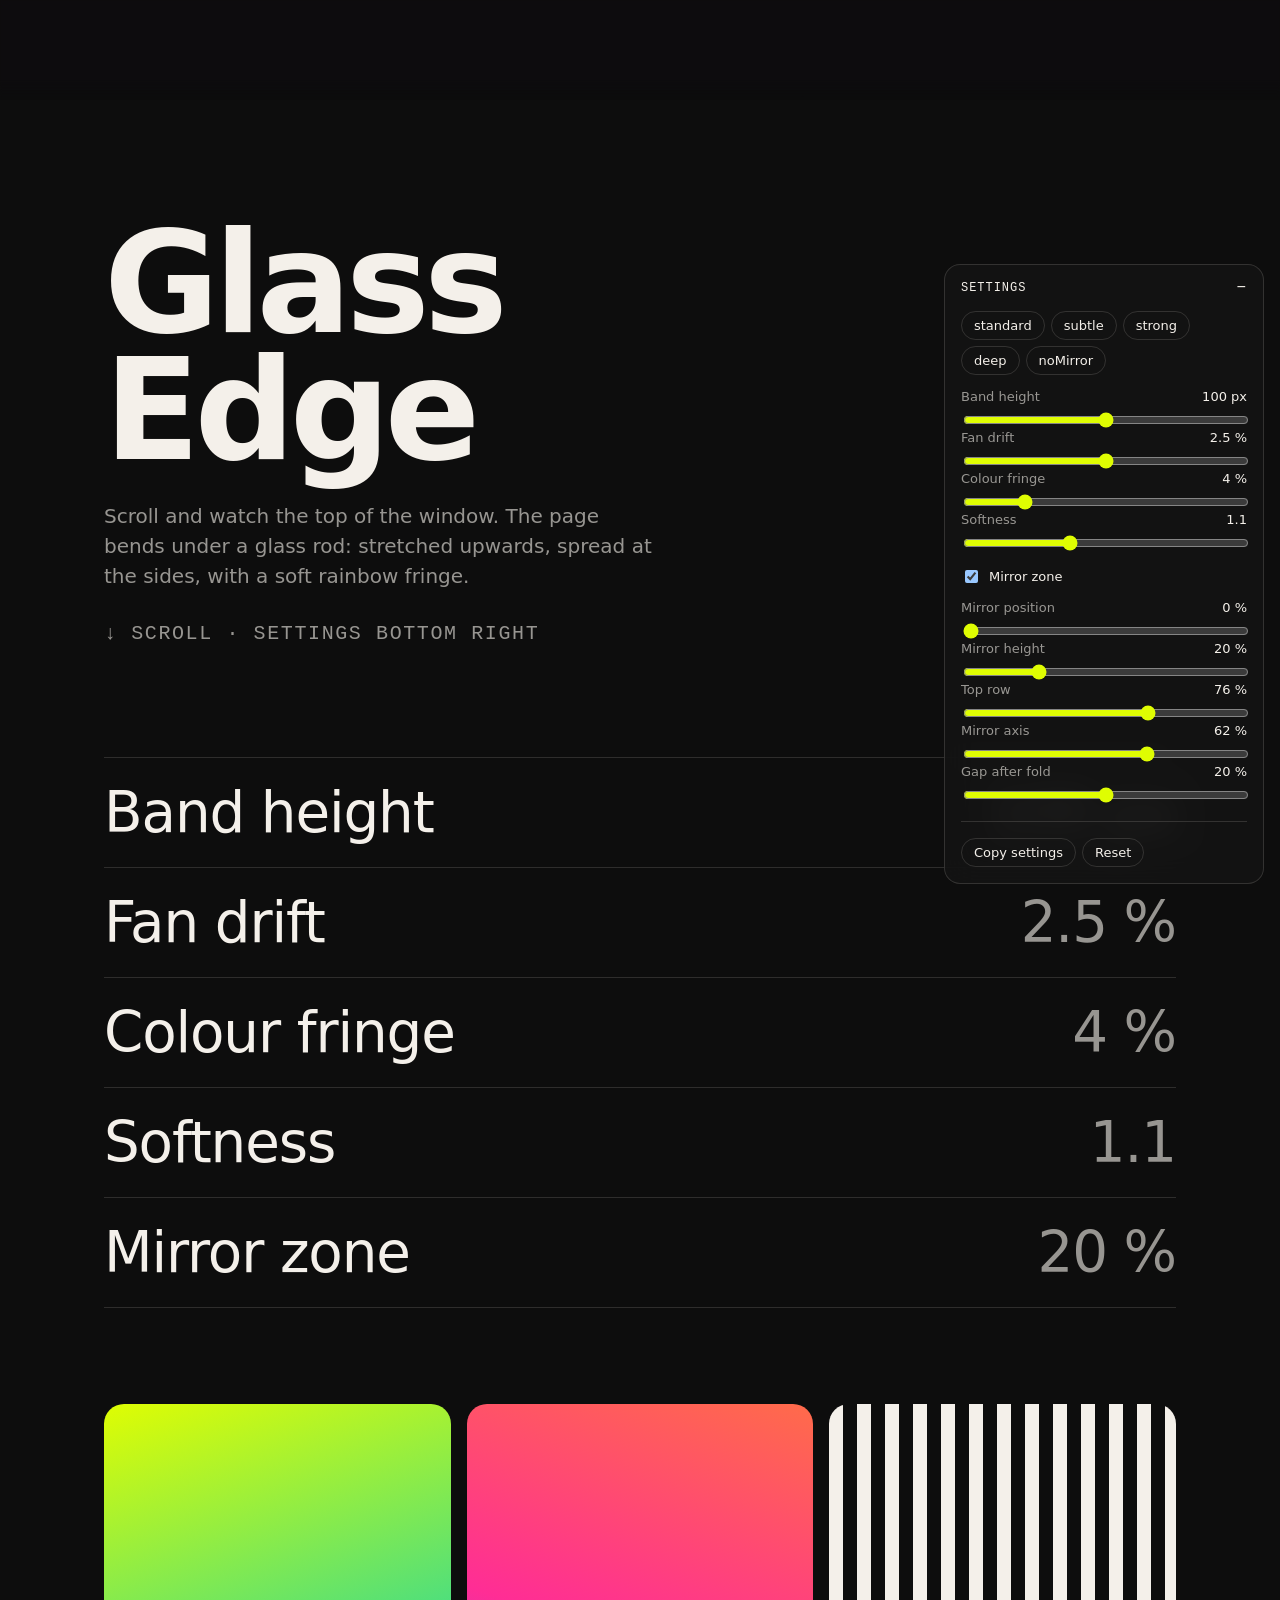
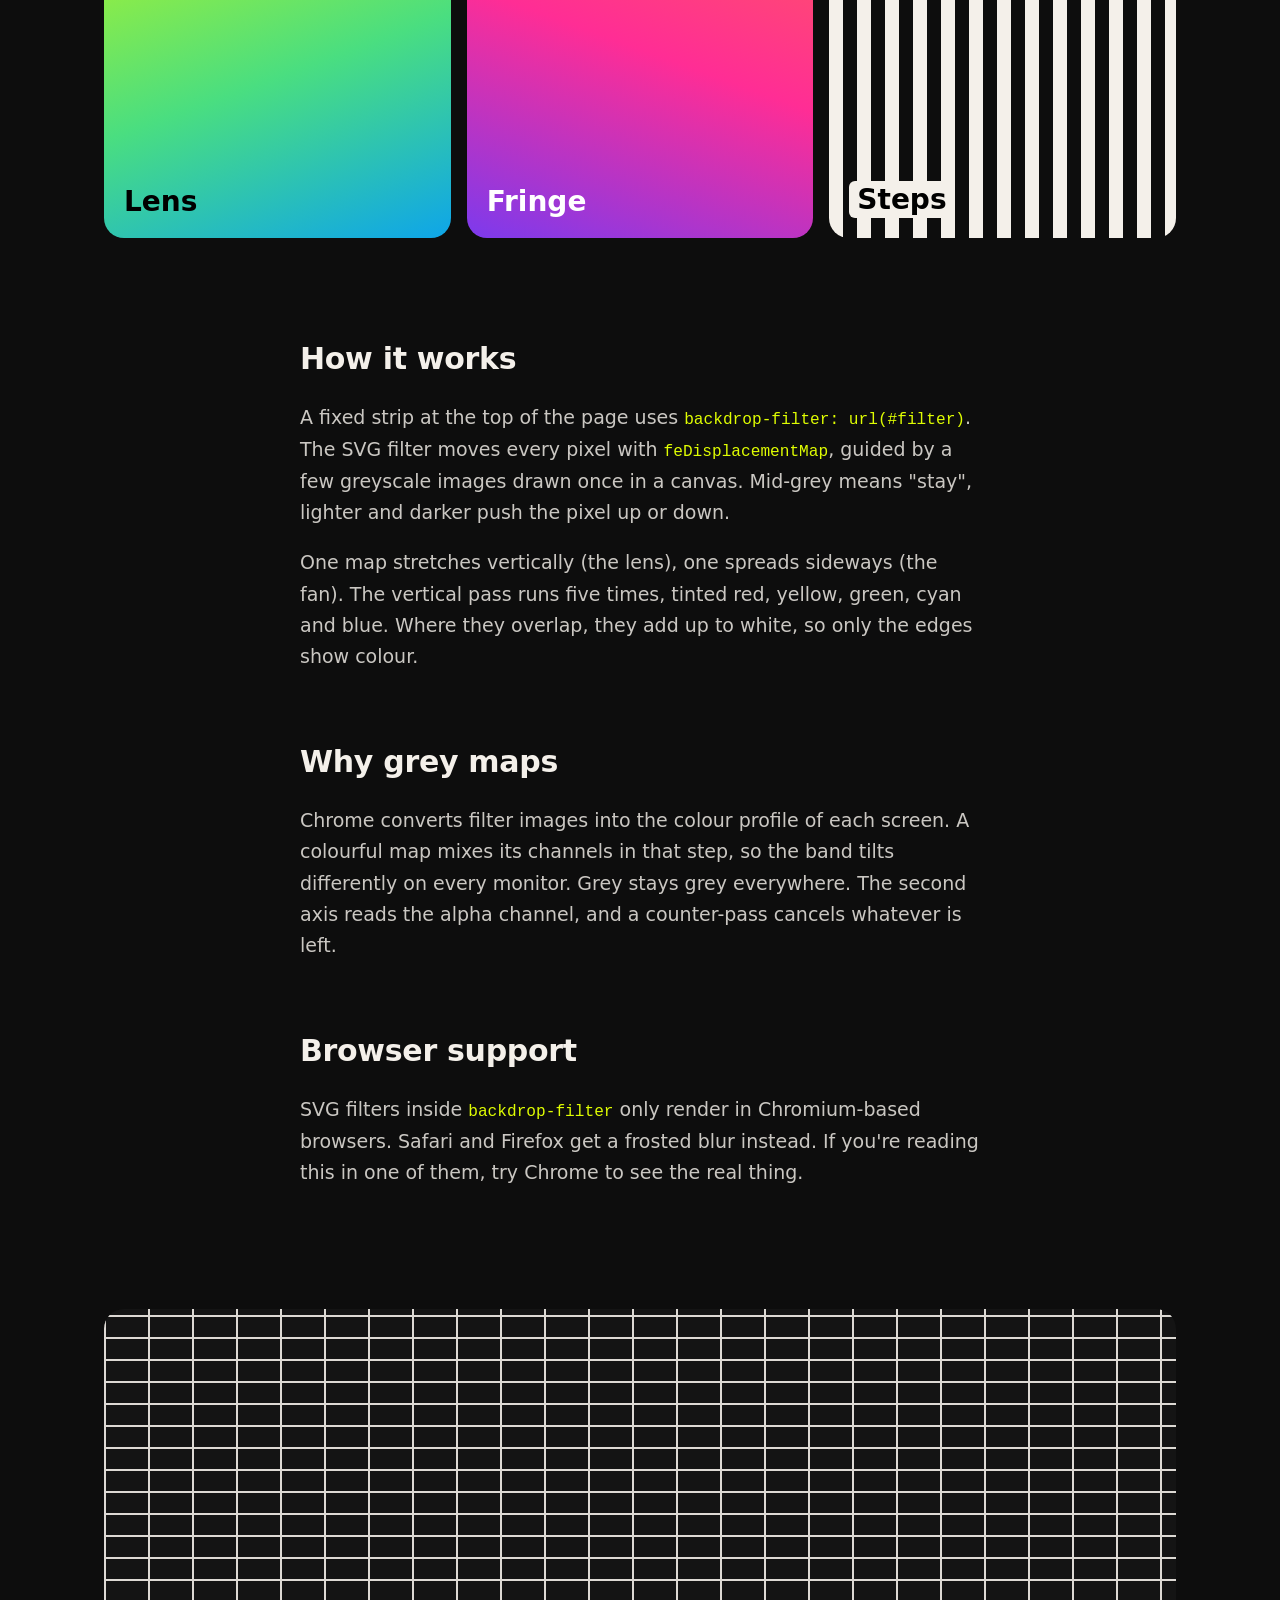
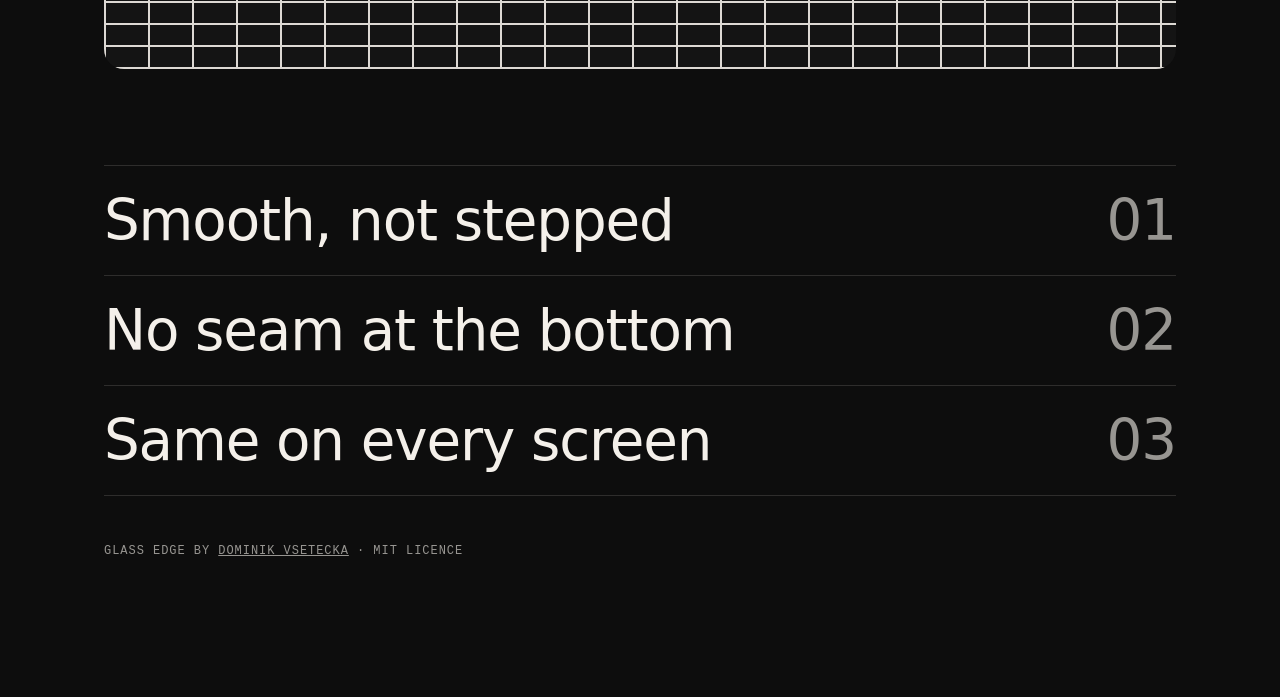
==== index.html @ c92f1957 "Glass Refraction: glass edge scroll effect and WebGL rod demo Co-Authored-By: Claude Opus 5.5 (1M co" ====
<!doctype html>
<html lang="en">
  <head>
    <meta charset="utf-8" />
    <meta name="viewport" content="width=device-width, initial-scale=1" />
    <title>Glass Edge · Scroll demo</title>
    <meta name="description" content="A refracting glass band at the top of the window, built with backdrop-filter and an SVG filter. Scroll to see it, tweak it in the panel." />
    <link rel="stylesheet" href="demo/demo.css" />
    <style>
      .hero {
        padding: 18vh 0 12vh;
      }

      .hero h1 {
        margin: 0;
        font-size: clamp(56px, 11vw, 168px);
        font-weight: 600;
        line-height: 0.9;
        letter-spacing: -0.04em;
      }

      .hero p {
        max-width: 560px;
        margin: 28px 0 0;
        font-size: 20px;
        line-height: 1.5;
        color: var(--muted);
      }

      .hint {
        margin-top: 48px;
        color: var(--accent);
      }

      .rows {
        border-top: 1px solid var(--line);
      }

      .rows li {
        display: flex;
        justify-content: space-between;
        align-items: baseline;
        gap: 24px;
        padding: 22px 0;
        border-bottom: 1px solid var(--line);
        font-size: clamp(28px, 4.4vw, 60px);
        font-weight: 500;
        letter-spacing: -0.02em;
      }

      .rows li span:last-child {
        color: var(--muted);
      }

      .rows {
        list-style: none;
        margin: 0;
        padding: 0;
      }

      .tiles {
        display: grid;
        grid-template-columns: repeat(auto-fit, minmax(240px, 1fr));
        gap: 16px;
        margin: 96px 0;
      }

      .tile {
        aspect-ratio: 4 / 5;
        border-radius: 20px;
        padding: 20px;
        display: flex;
        align-items: flex-end;
        color: #000;
        font-size: 28px;
        font-weight: 600;
      }

      .tile:nth-child(1) {
        background: linear-gradient(160deg, #dffd02, #4ade80 60%, #0ea5e9);
      }

      .tile:nth-child(2) {
        background: linear-gradient(200deg, #ff6b4a, #ff2d95 55%, #7c3aed);
        color: #fff;
      }

      .tile:nth-child(3) {
        background: repeating-linear-gradient(90deg, #f4f0ea 0 14px, #0d0d0d 14px 28px);
        color: #000;
      }

      .tile:nth-child(3) span {
        background: #f4f0ea;
        padding: 2px 8px;
        border-radius: 6px;
      }

      .prose {
        max-width: 680px;
        margin: 0 auto 120px;
        font-size: 19px;
        line-height: 1.65;
        color: rgb(244 240 234 / 0.82);
      }

      .prose h2 {
        margin: 64px 0 12px;
        font-size: 30px;
        color: var(--fg);
        letter-spacing: -0.01em;
      }

      .prose code {
        font-family: ui-monospace, SFMono-Regular, Menlo, monospace;
        font-size: 0.85em;
        color: var(--accent);
      }

      .stripes {
        height: 360px;
        margin: 96px 0;
        border-radius: 20px;
        background: repeating-linear-gradient(0deg, #f4f0ea 0 2px, transparent 2px 22px), repeating-linear-gradient(90deg, #f4f0ea 0 2px, #151515 2px 44px);
        opacity: 0.9;
      }

      footer {
        padding: 48px 0 140px;
        color: var(--muted);
      }
    </style>
  </head>
  <body>
    <div class="wrap">
      <nav class="topbar mono" aria-label="Demos">
        <span>Glass Refraction</span>
        <span><a href="./" aria-current="page">Scroll edge</a> · <a href="rod.html">Glass rod</a></span>
      </nav>

      <header class="hero">
        <h1>Glass<br />Edge</h1>
        <p>Scroll and watch the top of the window. The page bends under a glass rod: stretched upwards, spread at the sides, with a soft rainbow fringe.</p>
        <p class="hint mono">↓ Scroll · settings bottom right</p>
      </header>

      <ul class="rows">
        <li><span>Band height</span><span>100 px</span></li>
        <li><span>Fan drift</span><span>2.5 %</span></li>
        <li><span>Colour fringe</span><span>4 %</span></li>
        <li><span>Softness</span><span>1.1</span></li>
        <li><span>Mirror zone</span><span>20 %</span></li>
      </ul>

      <div class="tiles">
        <div class="tile">Lens</div>
        <div class="tile">Fringe</div>
        <div class="tile"><span>Steps</span></div>
      </div>

      <article class="prose">
        <h2>How it works</h2>
        <p>A fixed strip at the top of the page uses <code>backdrop-filter: url(#filter)</code>. The SVG filter moves every pixel with <code>feDisplacementMap</code>, guided by a few greyscale images drawn once in a canvas. Mid-grey means "stay", lighter and darker push the pixel up or down.</p>
        <p>One map stretches vertically (the lens), one spreads sideways (the fan). The vertical pass runs five times, tinted red, yellow, green, cyan and blue. Where they overlap, they add up to white, so only the edges show colour.</p>
        <h2>Why grey maps</h2>
        <p>Chrome converts filter images into the colour profile of each screen. A colourful map mixes its channels in that step, so the band tilts differently on every monitor. Grey stays grey everywhere. The second axis reads the alpha channel, and a counter-pass cancels whatever is left.</p>
        <h2>Browser support</h2>
        <p>SVG filters inside <code>backdrop-filter</code> only render in Chromium-based browsers. Safari and Firefox get a frosted blur instead. If you're reading this in one of them, try Chrome to see the real thing.</p>
      </article>

      <div class="stripes" aria-hidden="true"></div>

      <ul class="rows">
        <li><span>Smooth, not stepped</span><span>01</span></li>
        <li><span>No seam at the bottom</span><span>02</span></li>
        <li><span>Same on every screen</span><span>03</span></li>
      </ul>

      <footer class="mono">
        Glass Edge by <a href="https://dominikvsetecka.com/lab/glass-edge/">Dominik Vsetecka</a> · MIT licence
      </footer>
    </div>

    <details class="panel" open>
      <summary class="mono">Settings</summary>
      <div class="panel-body">
        <p class="note" data-support-note hidden>This browser doesn't render SVG filters in backdrop-filter, so you see the blur fallback. Open the page in Chrome or Edge for the glass.</p>
        <div class="row" data-presets></div>
        <div data-sliders></div>
        <label class="toggle"><input type="checkbox" data-mirror /> Mirror zone</label>
        <div data-mirror-sliders></div>
        <hr />
        <div class="row">
          <button type="button" data-copy>Copy settings</button>
          <button type="button" data-reset>Reset</button>
        </div>
      </div>
    </details>

    <script type="module">
      import { createGlassEdge, defaults, presets } from './src/glass-edge.js'

      const edge = createGlassEdge()
      document.querySelector('[data-support-note]').hidden = edge.supported

      const pct = (v) => `${Math.round(v * 100)} %`
      const main = [
        { key: 'height', label: 'Band height', min: 40, max: 160, step: 2, format: (v) => `${v} px` },
        { key: 'drift', label: 'Fan drift', min: 0, max: 0.05, step: 0.001, format: (v) => `${(v * 100).toFixed(1)} %` },
        { key: 'chroma', label: 'Colour fringe', min: 0, max: 0.2, step: 0.005, format: pct },
        { key: 'softness', label: 'Softness', min: 0, max: 3, step: 0.1, format: (v) => v.toFixed(1) },
      ]
      const mirror = [
        { key: 'mirrorPos', label: 'Mirror position', min: 0, max: 0.4, step: 0.01, format: pct },
        { key: 'mirrorHeight', label: 'Mirror height', min: 0.1, max: 0.5, step: 0.01, format: pct },
        { key: 'mirrorTop', label: 'Top row', min: 0.3, max: 1, step: 0.01, format: pct },
        { key: 'mirrorAxis', label: 'Mirror axis', min: 0, max: 0.95, step: 0.01, format: pct },
        { key: 'mirrorGap', label: 'Gap after fold', min: 0, max: 0.4, step: 0.01, format: pct },
      ]

      const inputs = new Map()
      const build = (defs, host) => {
        for (const d of defs) {
          const label = document.createElement('label')
          const name = document.createElement('span')
          name.textContent = d.label
          const out = document.createElement('output')
          const input = Object.assign(document.createElement('input'), { type: 'range', min: d.min, max: d.max, step: d.step })
          label.append(name, out, input)
          host.append(label)
          inputs.set(d.key, { input, out, d })
        }
      }
      build(main, document.querySelector('[data-sliders]'))
      build(mirror, document.querySelector('[data-mirror-sliders]'))
      const mirrorBox = document.querySelector('[data-mirror]')
      const mirrorSliders = document.querySelector('[data-mirror-sliders]')

      const show = (o) => {
        for (const [key, { input, out, d }] of inputs) {
          input.value = o[key]
          out.textContent = d.format(o[key])
        }
        mirrorBox.checked = o.mirror
        mirrorSliders.hidden = !o.mirror
      }

      // Rebuilding the maps takes a few ms: at most once per frame.
      let pending = null
      const apply = (next) => {
        pending = { ...(pending || {}), ...next }
        requestAnimationFrame(() => {
          if (!pending) return
          edge.update(pending)
          pending = null
          show(edge.options)
        })
      }

      for (const [key, { input }] of inputs) input.addEventListener('input', () => apply({ [key]: Number(input.value) }))
      mirrorBox.addEventListener('change', () => apply({ mirror: mirrorBox.checked }))

      const presetRow = document.querySelector('[data-presets]')
      for (const [name, values] of Object.entries(presets)) {
        const b = Object.assign(document.createElement('button'), { type: 'button', textContent: name })
        b.addEventListener('click', () => apply({ ...defaults, ...values }))
        presetRow.append(b)
      }

      document.querySelector('[data-reset]').addEventListener('click', () => apply({ ...defaults }))
      document.querySelector('[data-copy]').addEventListener('click', async (e) => {
        const o = edge.options
        const changed = Object.fromEntries(Object.entries(o).filter(([k, v]) => defaults[k] !== v))
        const text = `createGlassEdge(${JSON.stringify(changed, null, 2)})`
        try {
          await navigator.clipboard.writeText(text)
          e.target.textContent = 'Copied'
        } catch {
          console.log(text)
          e.target.textContent = 'See console'
        }
        setTimeout(() => (e.target.textContent = 'Copy settings'), 1400)
      })

      // Collapsed by default on small screens.
      if (matchMedia('(max-width: 640px)').matches) document.querySelector('.panel').open = false

      show(edge.options)
    </script>
  </body>
</html>
---- demo/demo.css ----
/* Shared styles for the two demo pages. Plain CSS, no build step. */

:root {
  --bg: #0d0d0d;
  --fg: #f4f0ea;
  --muted: rgb(244 240 234 / 0.6);
  --line: rgb(244 240 234 / 0.14);
  --accent: #dffd02;
  --panel: rgb(20 20 20 / 0.86);
  color-scheme: dark;
}

* {
  box-sizing: border-box;
}

html {
  background: var(--bg);
  color: var(--fg);
  font-family: system-ui, -apple-system, 'Segoe UI', sans-serif;
  -webkit-font-smoothing: antialiased;
}

body {
  margin: 0;
}

a {
  color: inherit;
}

.wrap {
  max-width: 1120px;
  margin: 0 auto;
  padding: 0 24px;
}

.mono {
  font-family: ui-monospace, SFMono-Regular, Menlo, monospace;
  font-size: 12px;
  letter-spacing: 0.08em;
  text-transform: uppercase;
}

.topbar {
  display: flex;
  justify-content: space-between;
  gap: 16px;
  padding: 22px 0;
  color: var(--muted);
}

.topbar a {
  text-decoration: none;
}

.topbar a:hover,
.topbar a[aria-current='page'] {
  color: var(--accent);
}

/* --- Settings panel ------------------------------------------------------- */

.panel {
  position: fixed;
  right: 16px;
  bottom: 16px;
  z-index: 50;
  width: min(320px, calc(100vw - 32px));
  max-height: calc(100vh - 32px);
  overflow: auto;
  border: 1px solid var(--line);
  border-radius: 16px;
  background: var(--panel);
  -webkit-backdrop-filter: blur(16px);
  backdrop-filter: blur(16px);
  font-size: 13px;
}

.panel summary {
  display: flex;
  justify-content: space-between;
  align-items: center;
  padding: 14px 16px;
  cursor: pointer;
  list-style: none;
}

.panel summary::-webkit-details-marker {
  display: none;
}

.panel summary::after {
  content: '+';
  font-size: 16px;
}

.panel[open] summary::after {
  content: '−';
}

.panel-body {
  display: grid;
  gap: 14px;
  padding: 0 16px 16px;
}

.panel label {
  display: grid;
  grid-template-columns: 1fr auto;
  gap: 6px;
  color: var(--muted);
}

.panel label input[type='range'] {
  grid-column: 1 / -1;
  width: 100%;
  accent-color: var(--accent);
}

.panel output {
  color: var(--fg);
  font-variant-numeric: tabular-nums;
}

.panel .row {
  display: flex;
  flex-wrap: wrap;
  gap: 6px;
}

.panel button {
  border: 1px solid var(--line);
  border-radius: 999px;
  background: transparent;
  color: var(--fg);
  padding: 6px 12px;
  font: inherit;
  cursor: pointer;
}

.panel button:hover,
.panel button[aria-pressed='true'] {
  border-color: var(--accent);
  background: var(--accent);
  color: #000;
}

.panel .toggle {
  display: flex;
  align-items: center;
  gap: 8px;
  color: var(--fg);
}

.panel .note {
  margin: 0;
  color: var(--muted);
  line-height: 1.45;
}

.panel hr {
  width: 100%;
  border: 0;
  border-top: 1px solid var(--line);
  margin: 2px 0;
}

[hidden] {
  display: none !important;
}
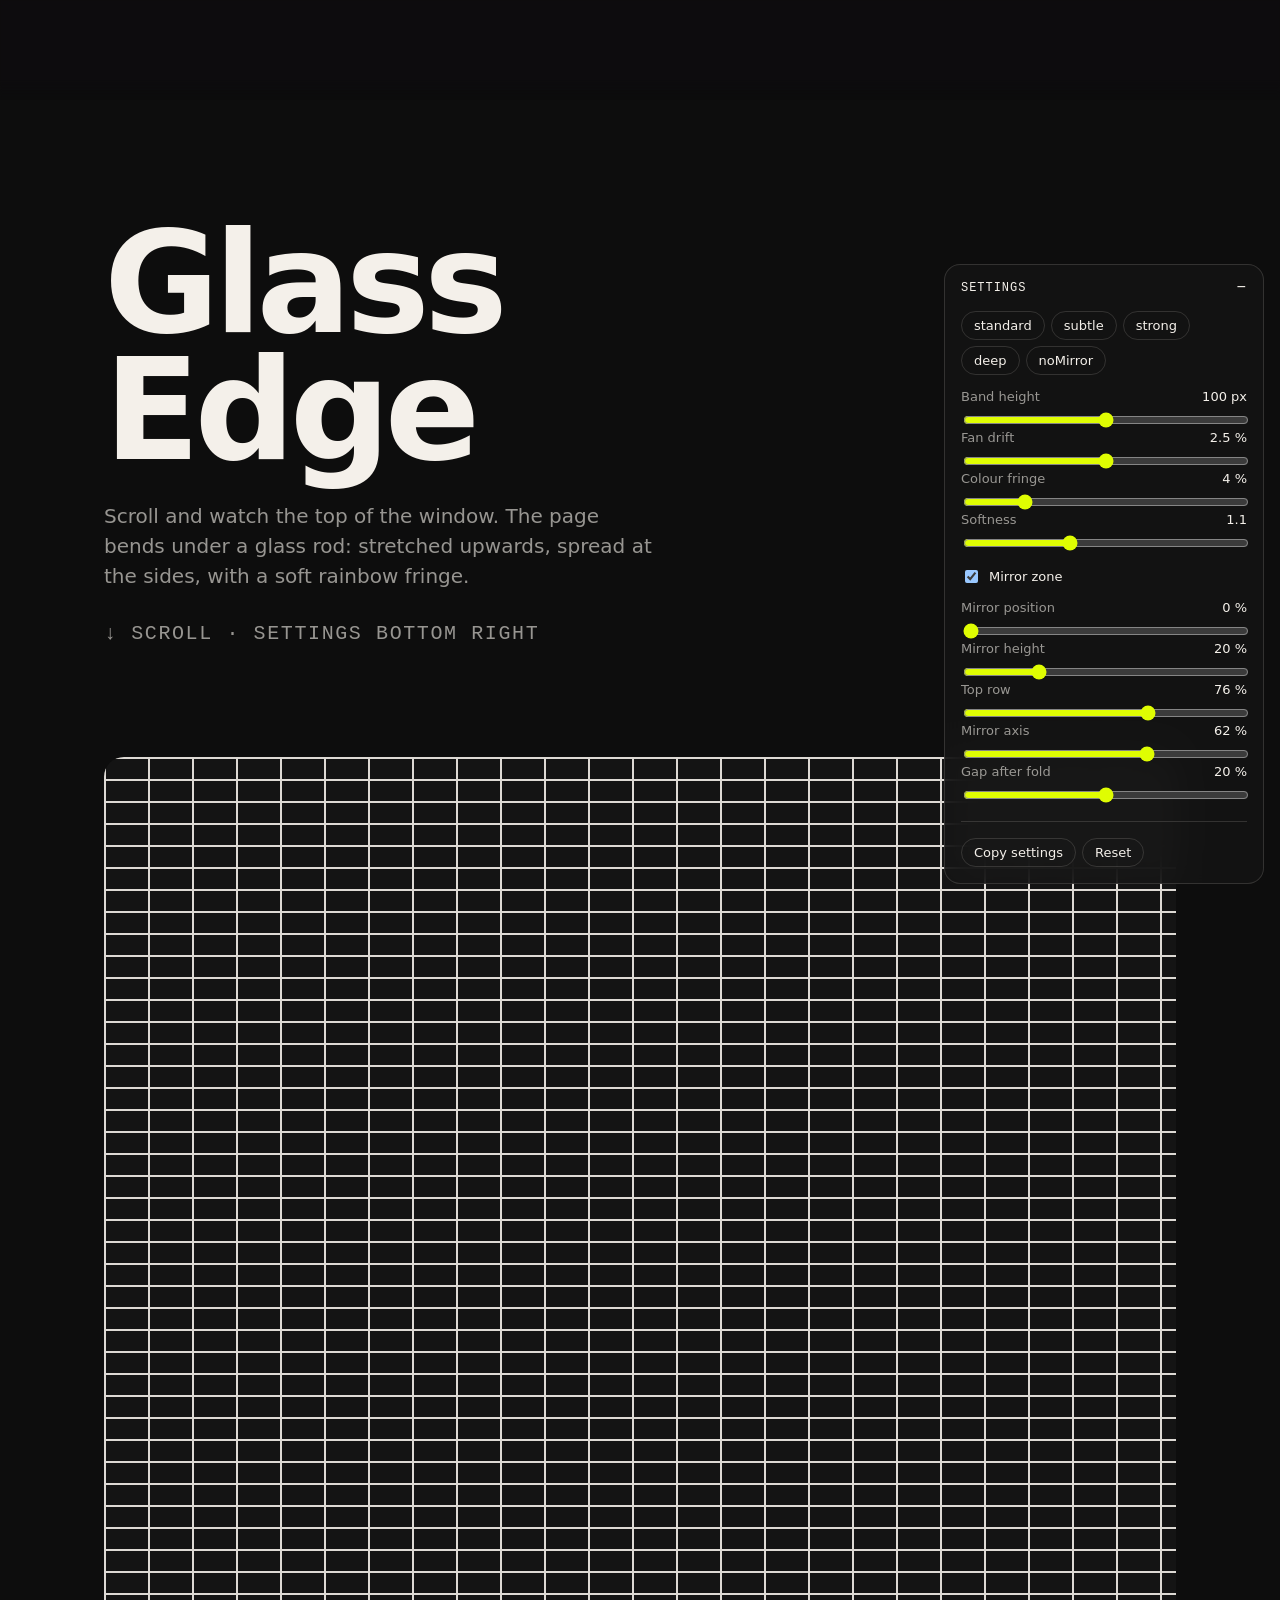
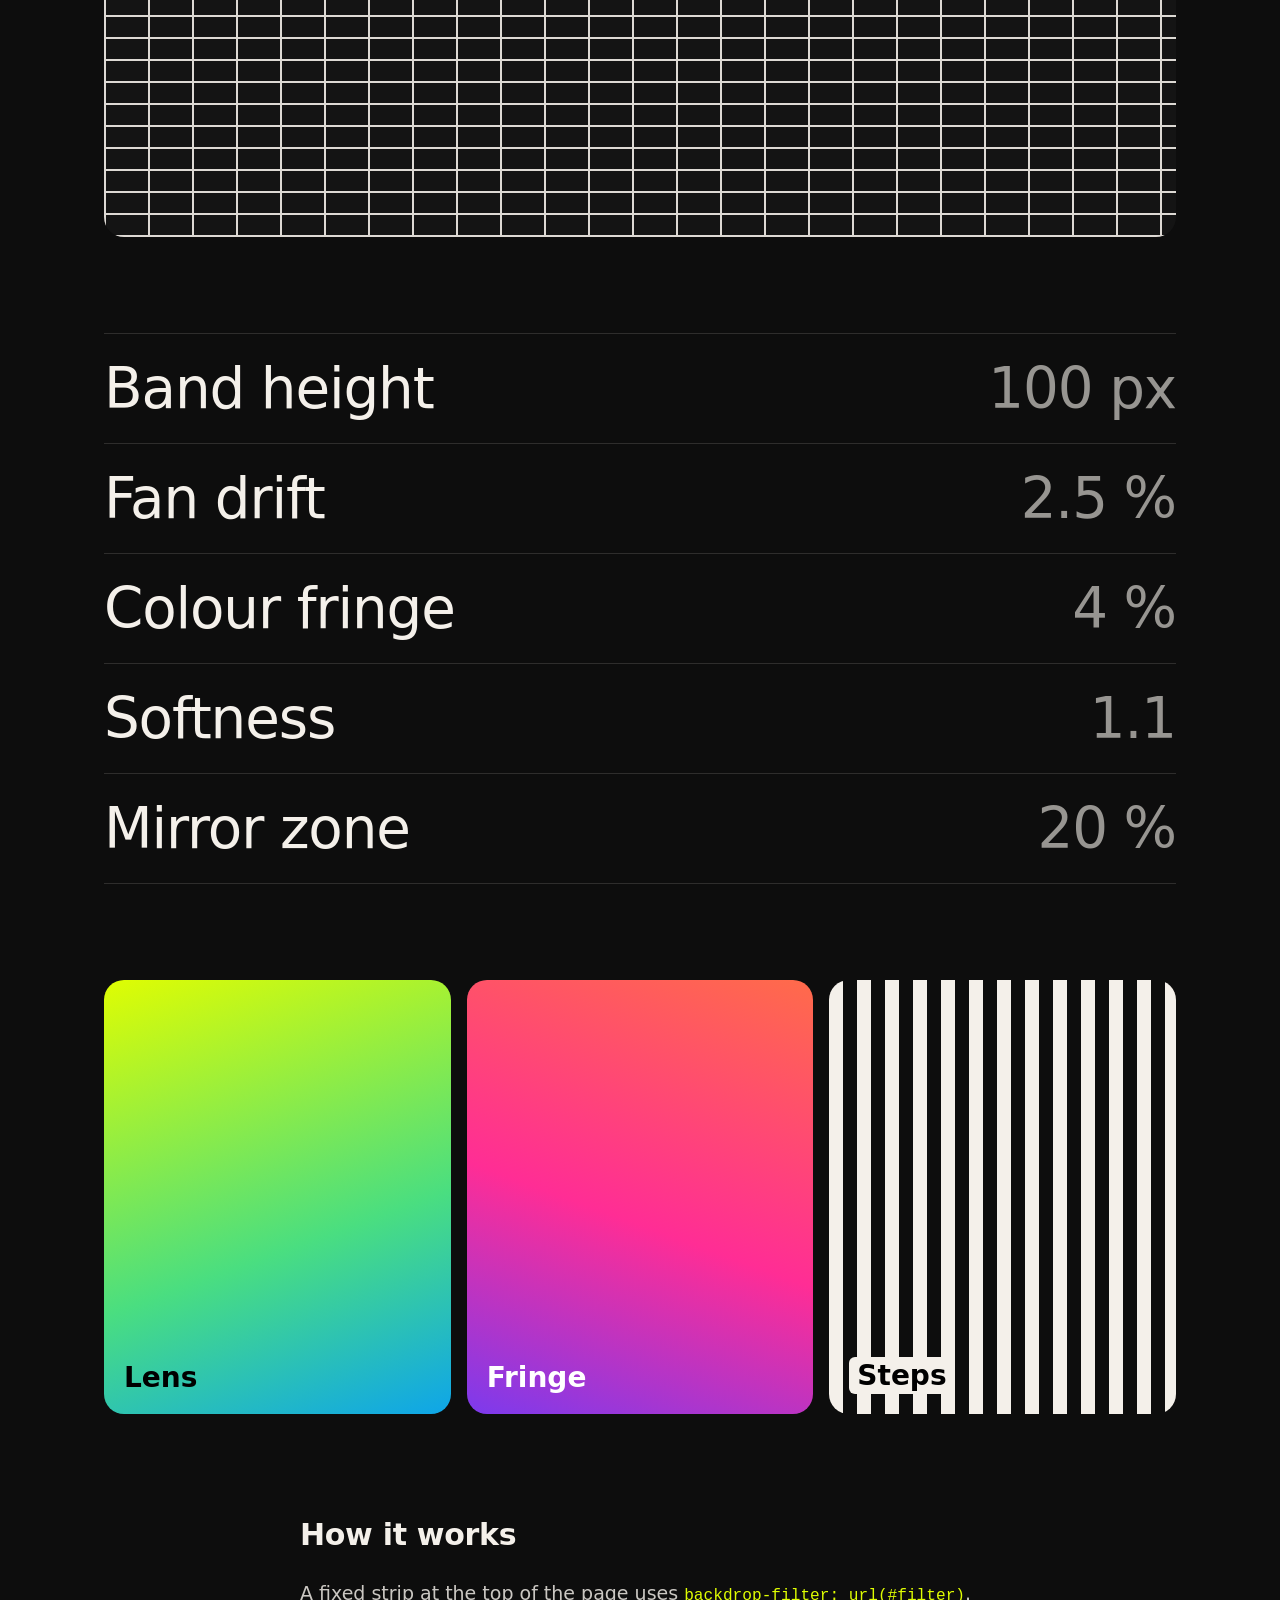
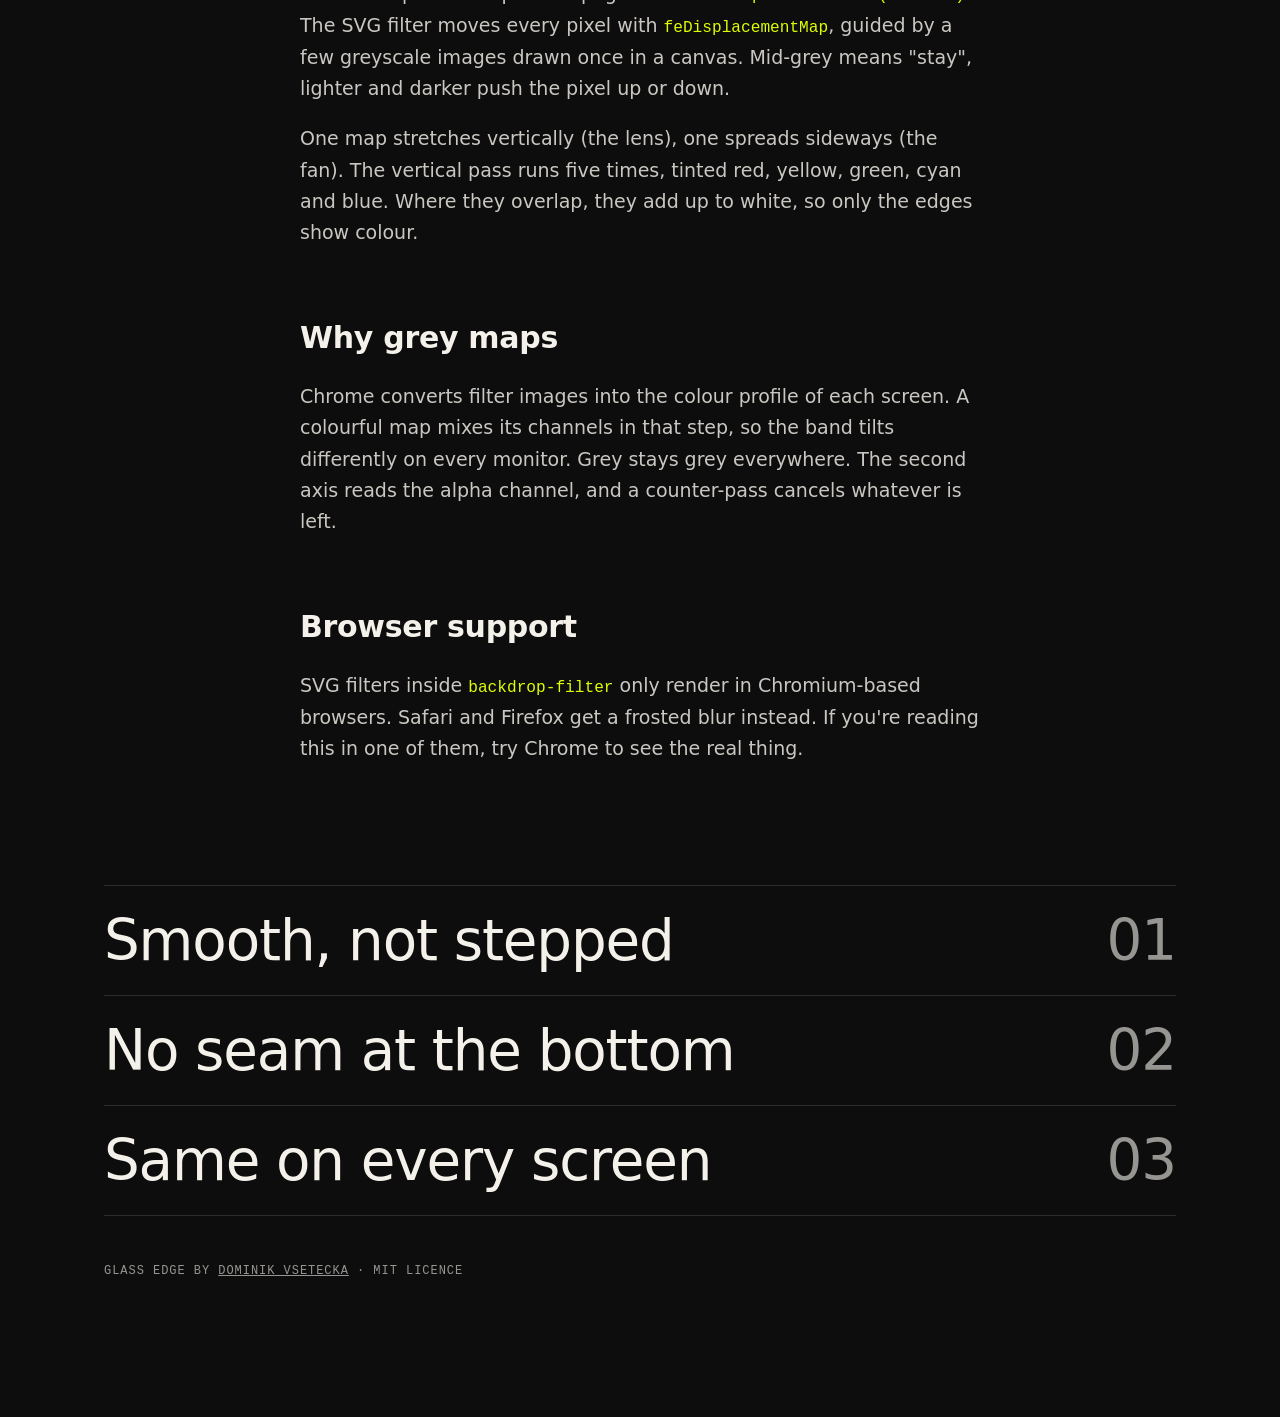
==== commit 9360b210: "Demo: stripes higher up and three times as tall for testing Co-Authored-By: Claude Opus 5.5 (1M cont" ====
--- a/index.html
+++ b/index.html
@@ -118,8 +118,8 @@
       }
 
       .stripes {
-        height: 360px;
-        margin: 96px 0;
+        height: 1080px;
+        margin: 0 0 96px;
         border-radius: 20px;
         background: repeating-linear-gradient(0deg, #f4f0ea 0 2px, transparent 2px 22px), repeating-linear-gradient(90deg, #f4f0ea 0 2px, #151515 2px 44px);
         opacity: 0.9;
@@ -143,6 +143,8 @@
         <p>Scroll and watch the top of the window. The page bends under a glass rod: stretched upwards, spread at the sides, with a soft rainbow fringe.</p>
         <p class="hint mono">↓ Scroll · settings bottom right</p>
       </header>
+
+      <div class="stripes" aria-hidden="true"></div>
 
       <ul class="rows">
         <li><span>Band height</span><span>100 px</span></li>
@@ -167,8 +169,6 @@
         <h2>Browser support</h2>
         <p>SVG filters inside <code>backdrop-filter</code> only render in Chromium-based browsers. Safari and Firefox get a frosted blur instead. If you're reading this in one of them, try Chrome to see the real thing.</p>
       </article>
-
-      <div class="stripes" aria-hidden="true"></div>
 
       <ul class="rows">
         <li><span>Smooth, not stepped</span><span>01</span></li>
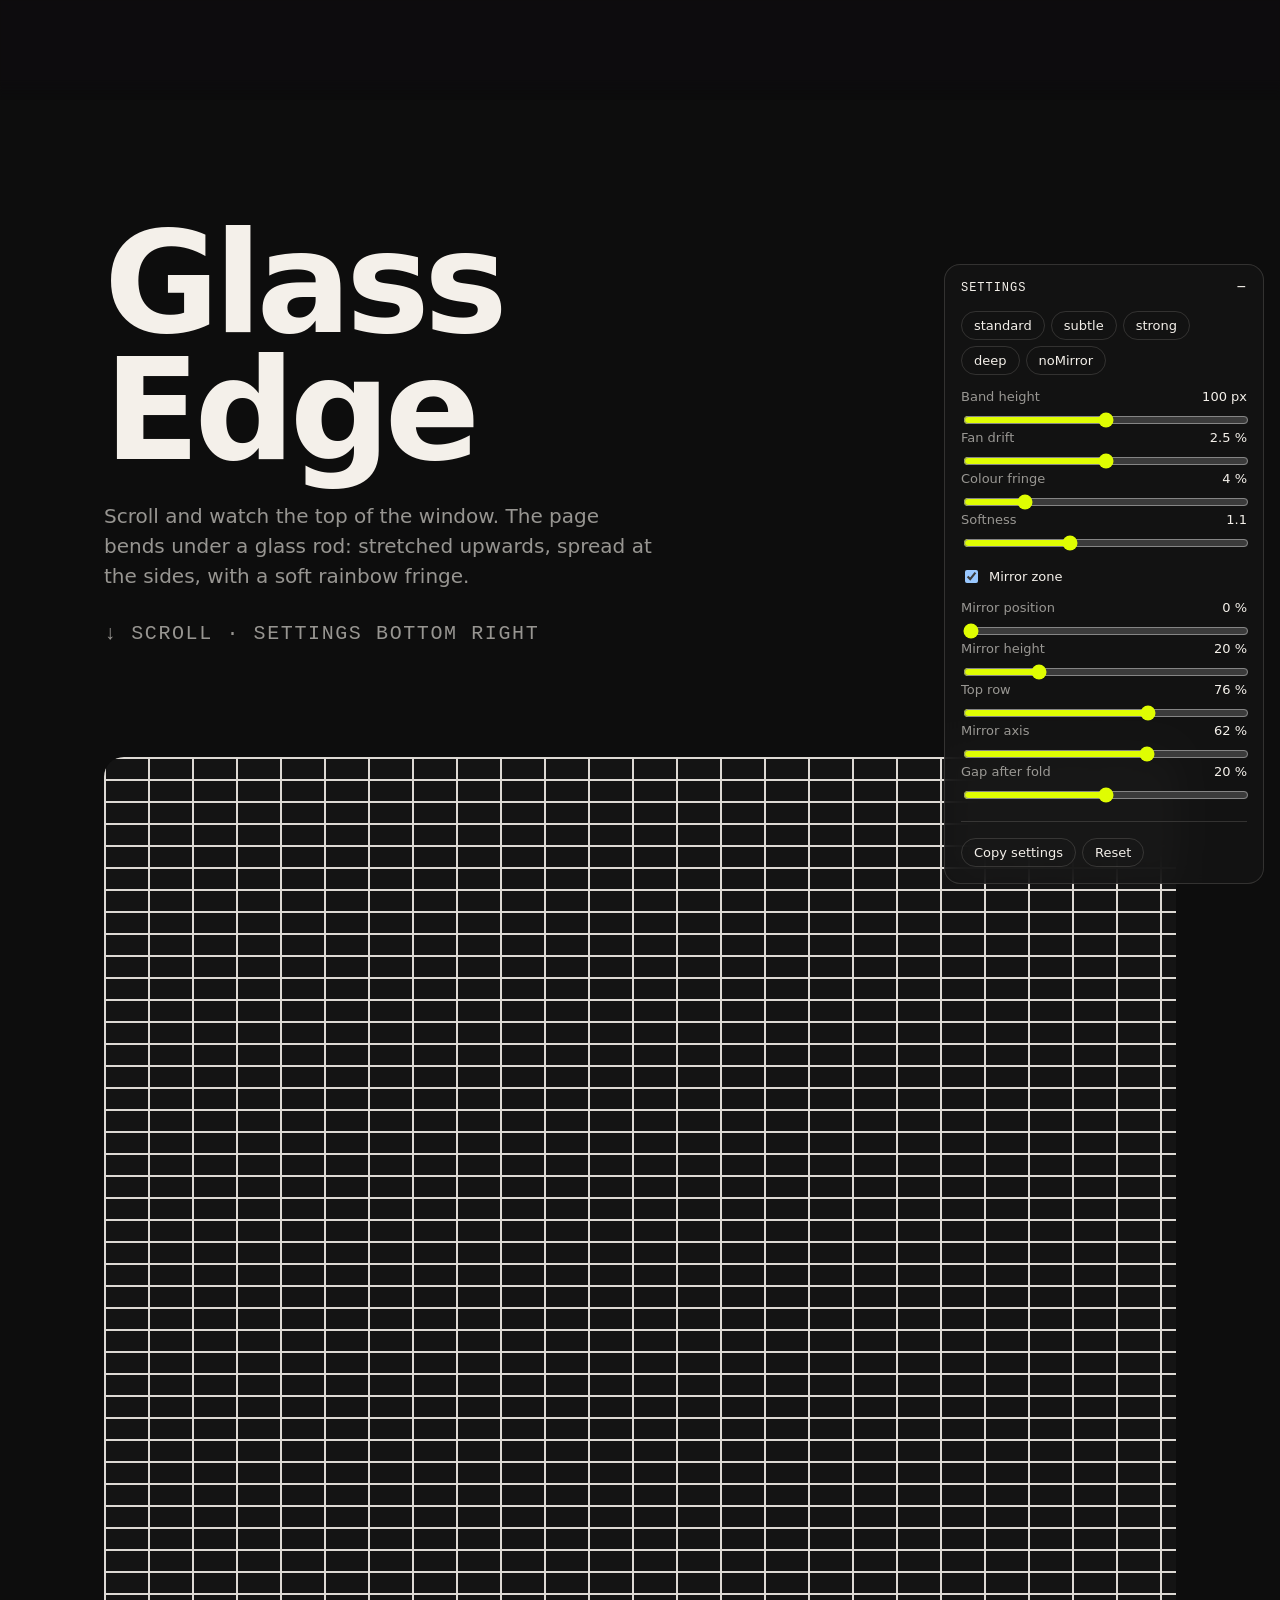
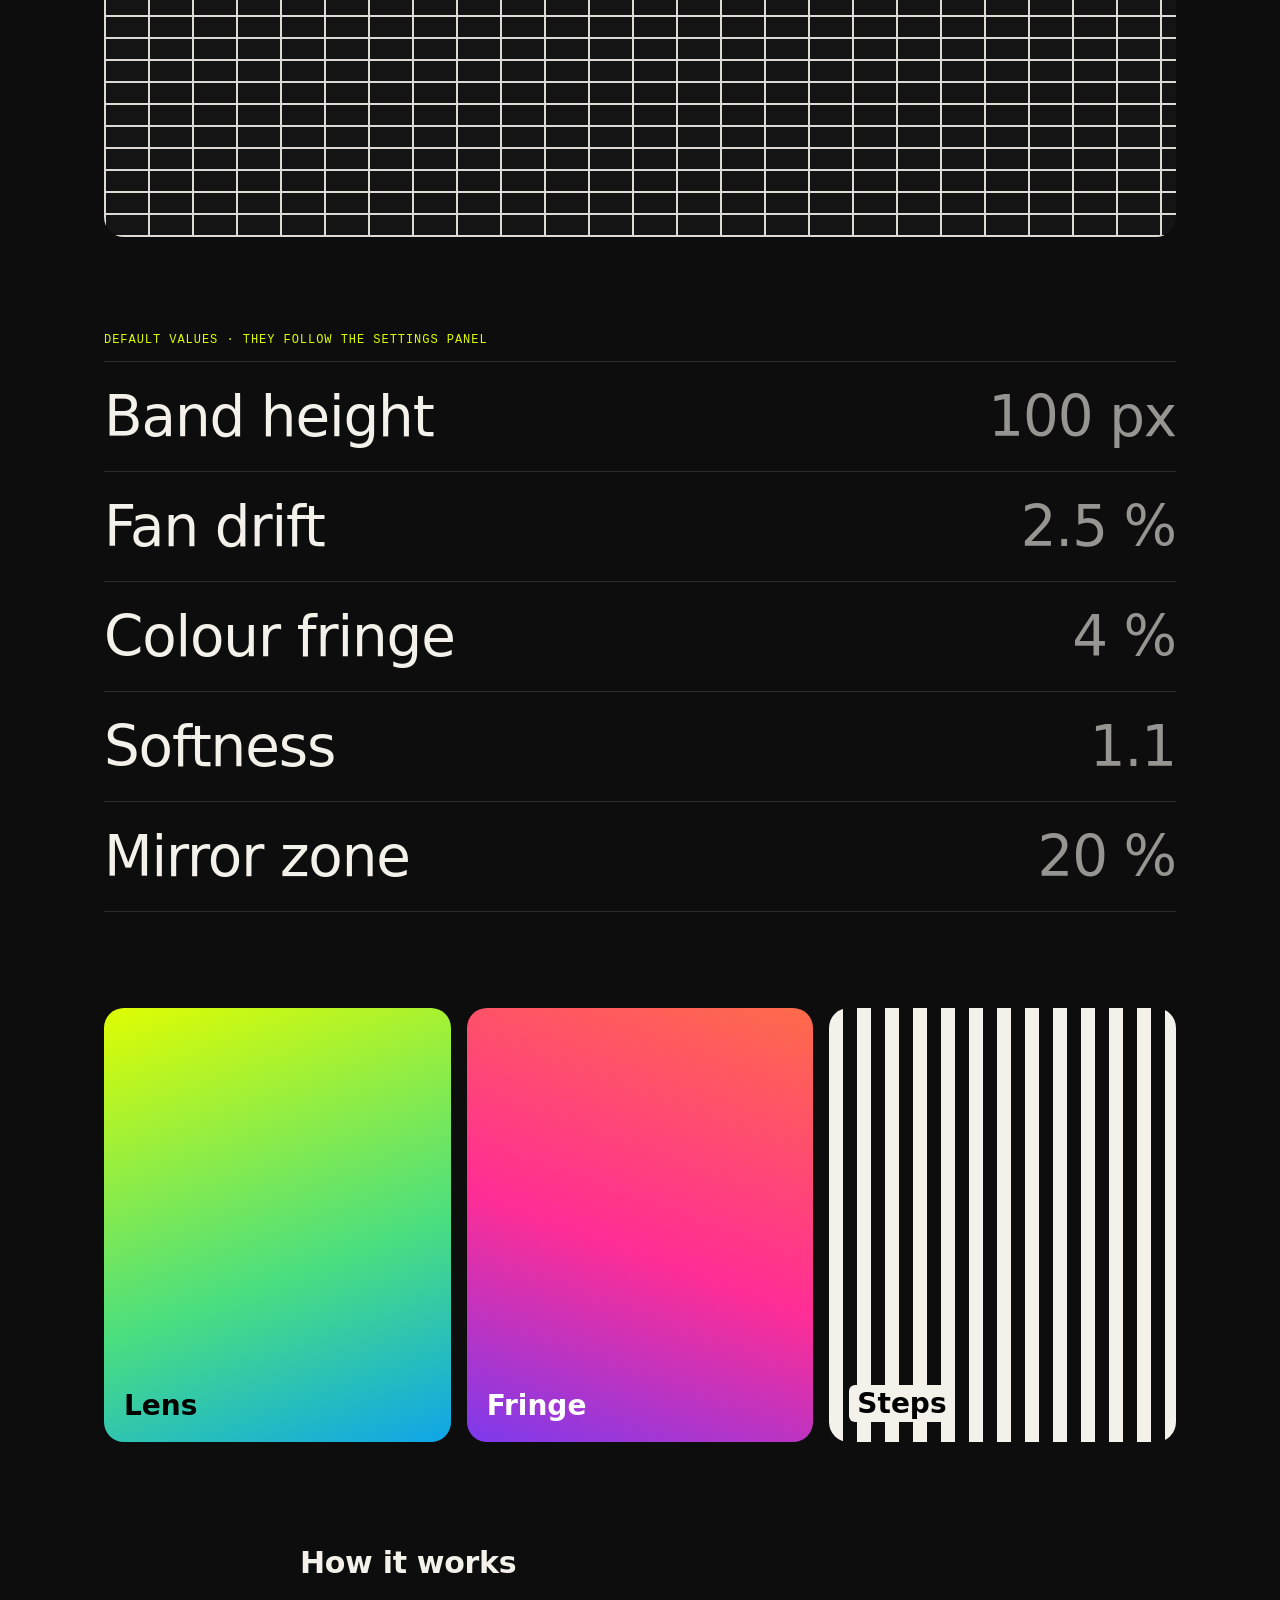
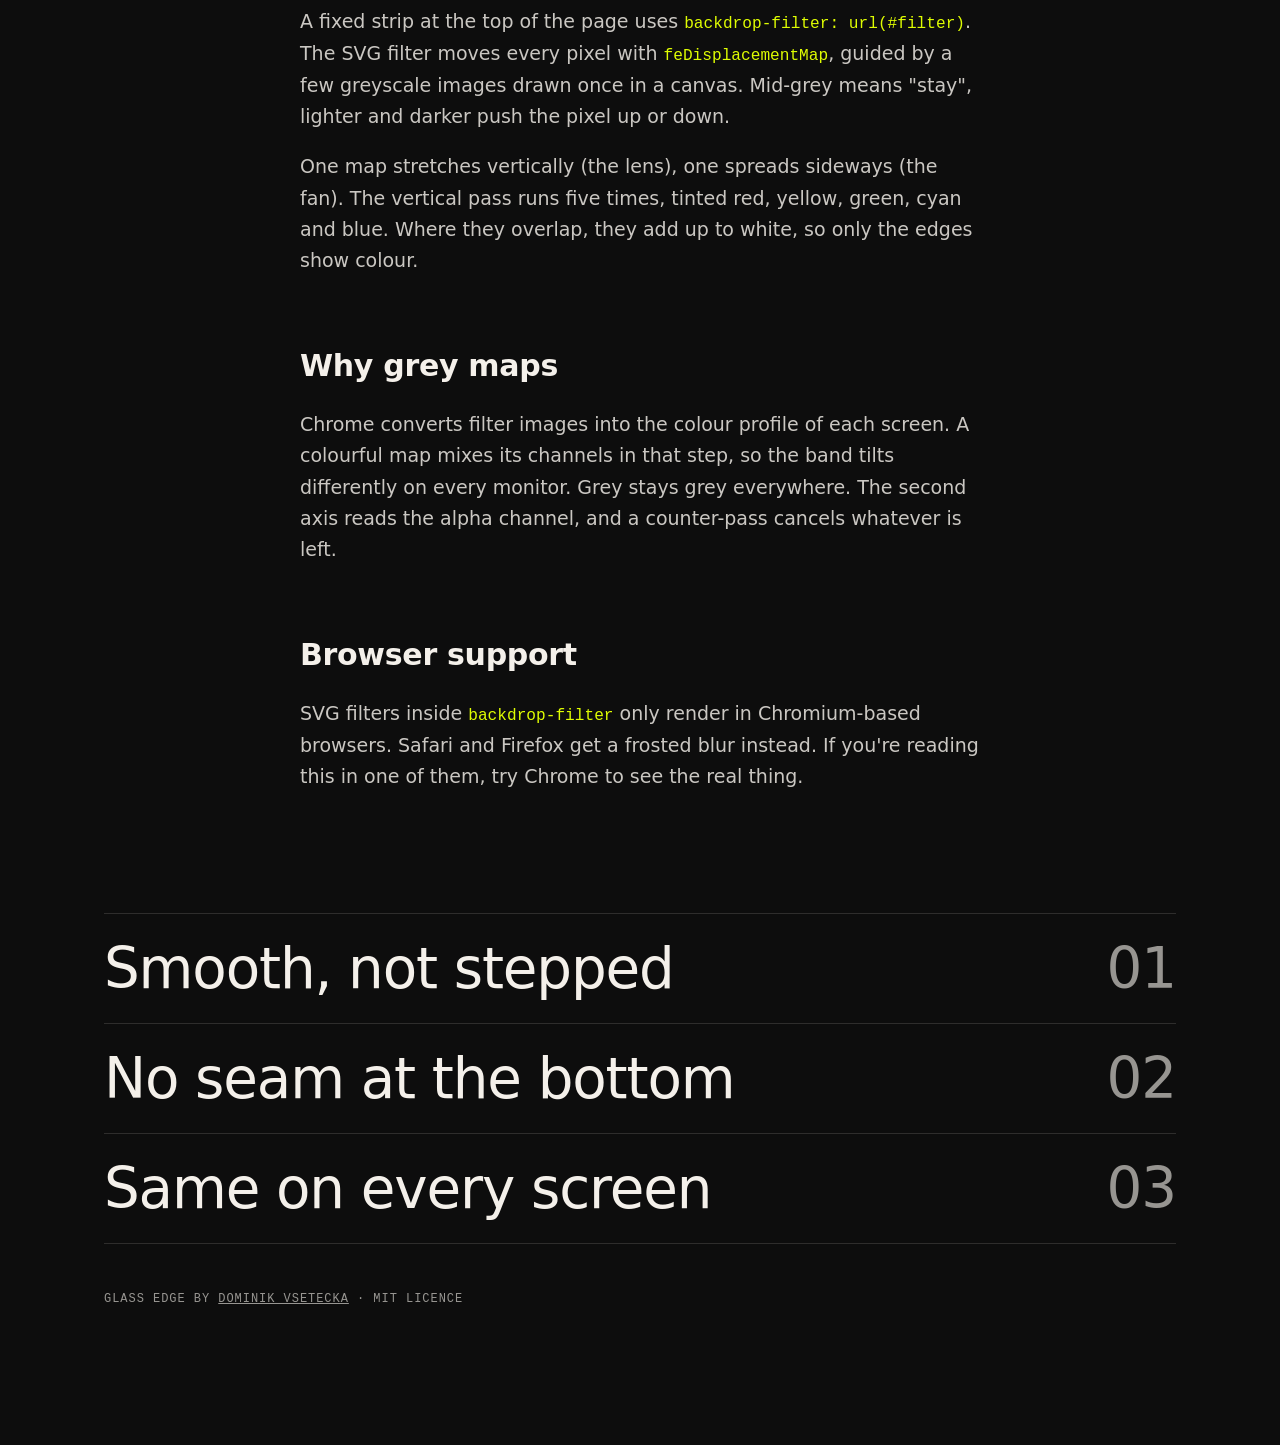
==== commit b1e47278: "Demo: value rows labelled as defaults and follow the settings panel Co-Authored-By: Claude Opus 5.5 " ====
--- a/index.html
+++ b/index.html
@@ -36,6 +36,11 @@
         border-top: 1px solid var(--line);
       }
 
+      .values-label {
+        margin: 0 0 14px;
+        color: var(--accent);
+      }
+
       .rows li {
         display: flex;
         justify-content: space-between;
@@ -146,12 +151,13 @@
 
       <div class="stripes" aria-hidden="true"></div>
 
+      <p class="values-label mono" data-values-label>Default values · they follow the settings panel</p>
       <ul class="rows">
-        <li><span>Band height</span><span>100 px</span></li>
-        <li><span>Fan drift</span><span>2.5 %</span></li>
-        <li><span>Colour fringe</span><span>4 %</span></li>
-        <li><span>Softness</span><span>1.1</span></li>
-        <li><span>Mirror zone</span><span>20 %</span></li>
+        <li><span>Band height</span><span data-value="height">100 px</span></li>
+        <li><span>Fan drift</span><span data-value="drift">2.5 %</span></li>
+        <li><span>Colour fringe</span><span data-value="chroma">4 %</span></li>
+        <li><span>Softness</span><span data-value="softness">1.1</span></li>
+        <li><span>Mirror zone</span><span data-value="mirrorHeight">20 %</span></li>
       </ul>
 
       <div class="tiles">
@@ -243,6 +249,16 @@
         }
         mirrorBox.checked = o.mirror
         mirrorSliders.hidden = !o.mirror
+
+        // The value rows on the page follow the panel.
+        for (const el of document.querySelectorAll('[data-value]')) {
+          const key = el.dataset.value
+          el.textContent = key === 'mirrorHeight' && !o.mirror ? 'off' : inputs.get(key).d.format(o[key])
+        }
+        const changed = Object.keys(defaults).some((k) => defaults[k] !== o[k])
+        document.querySelector('[data-values-label]').textContent = changed
+          ? 'Your values · reset in the settings panel'
+          : 'Default values · they follow the settings panel'
       }
 
       // Rebuilding the maps takes a few ms: at most once per frame.
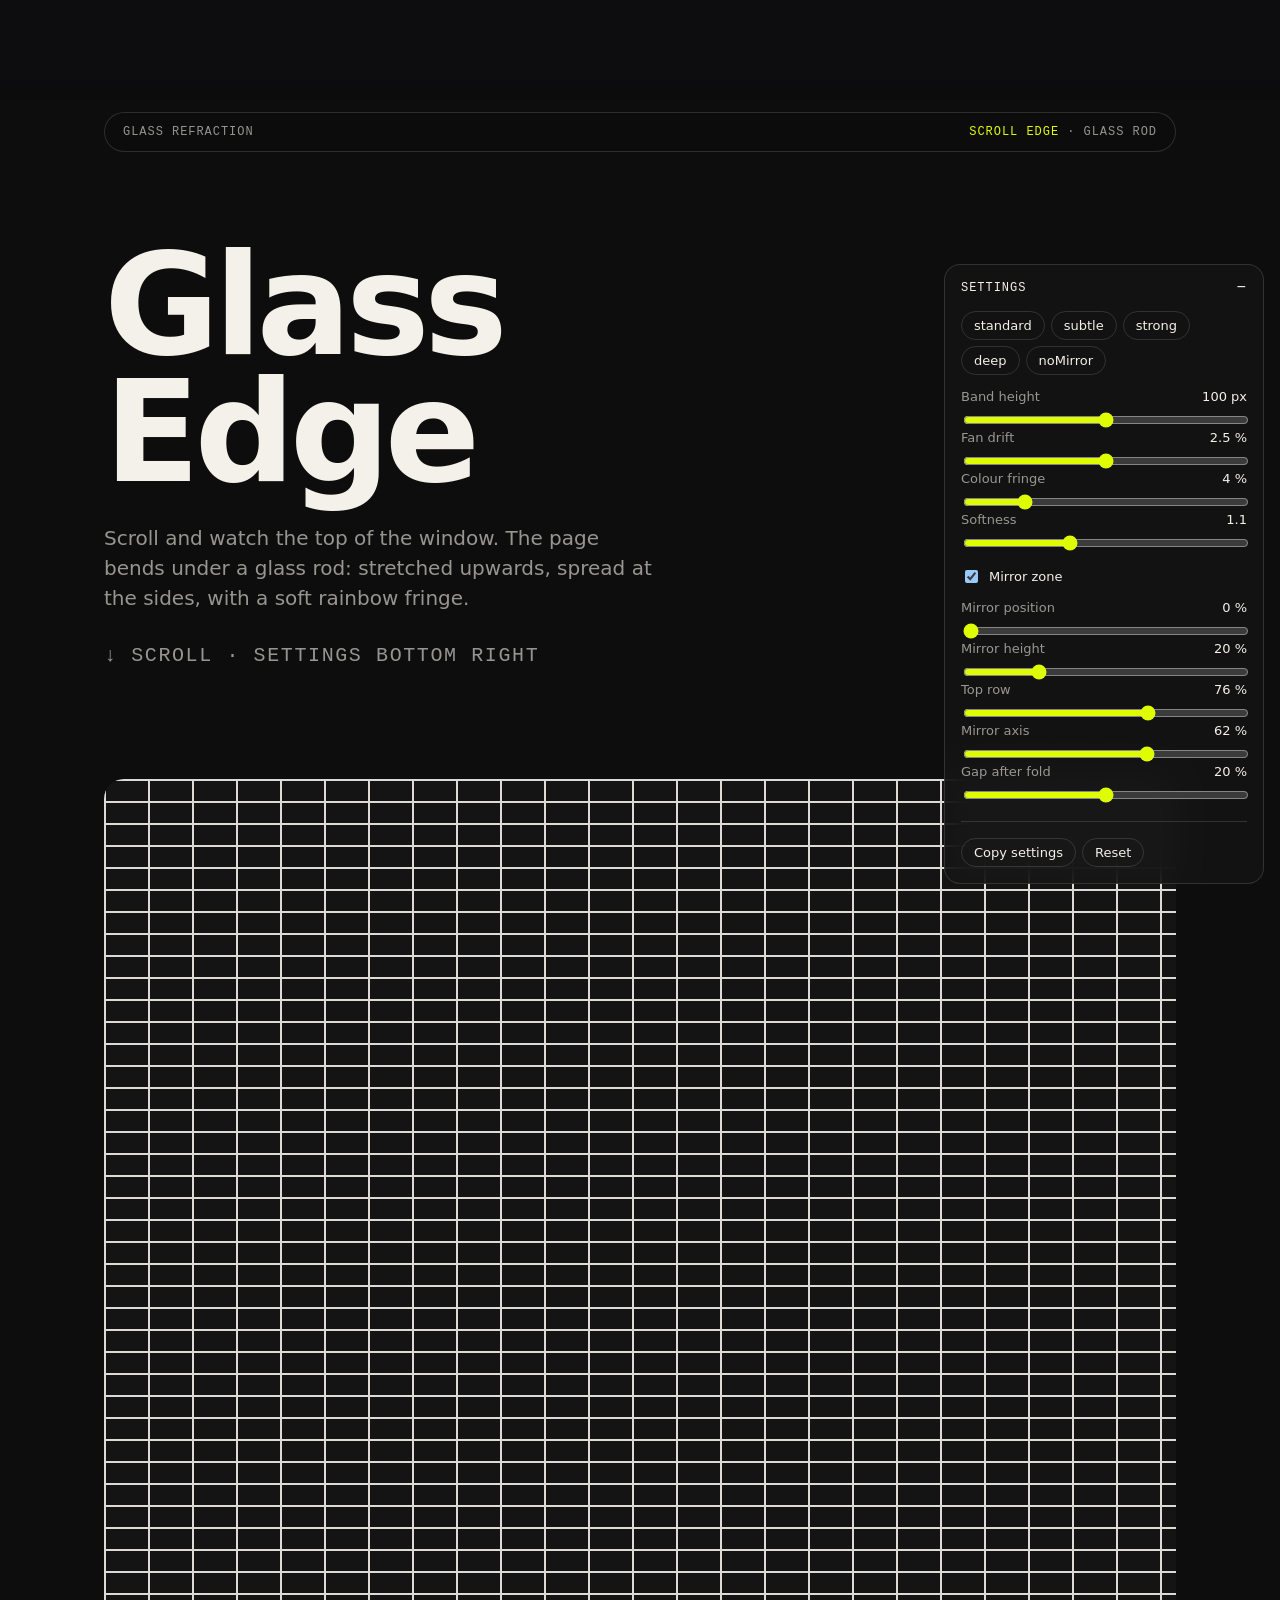
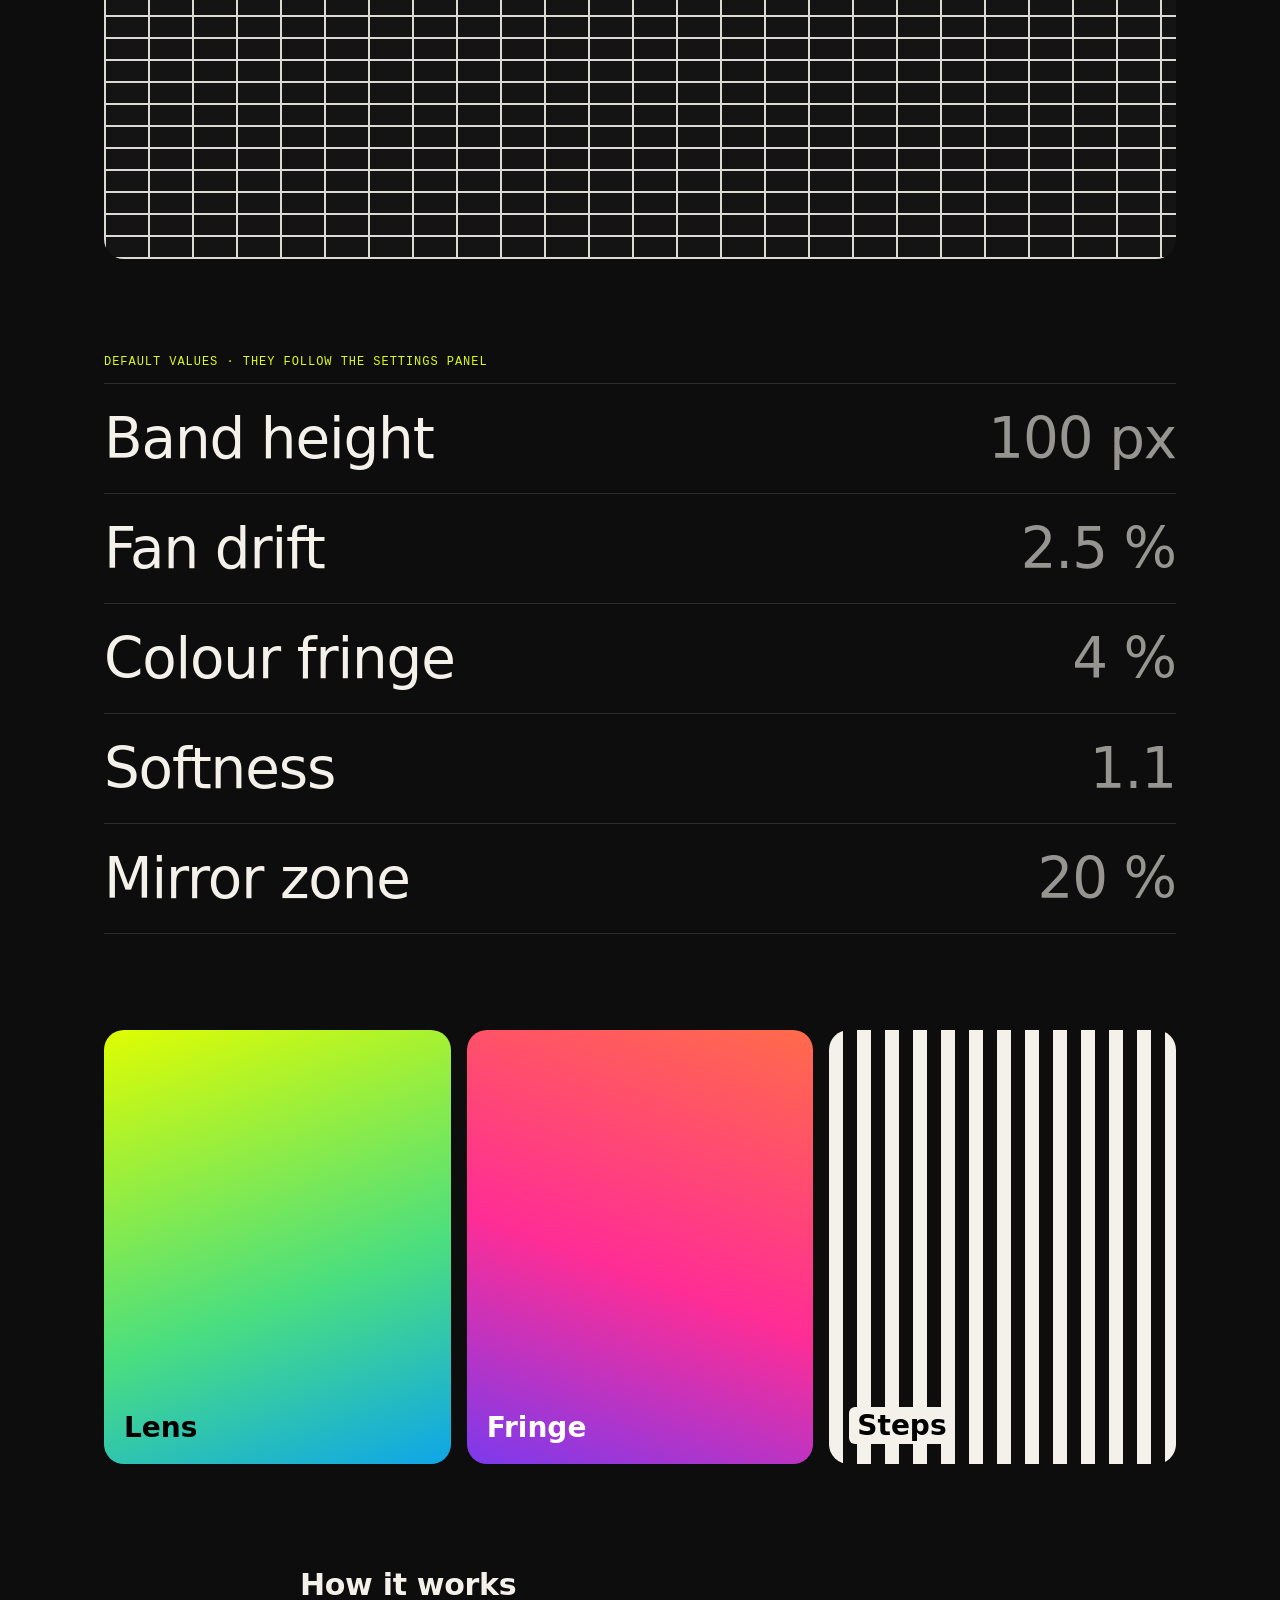
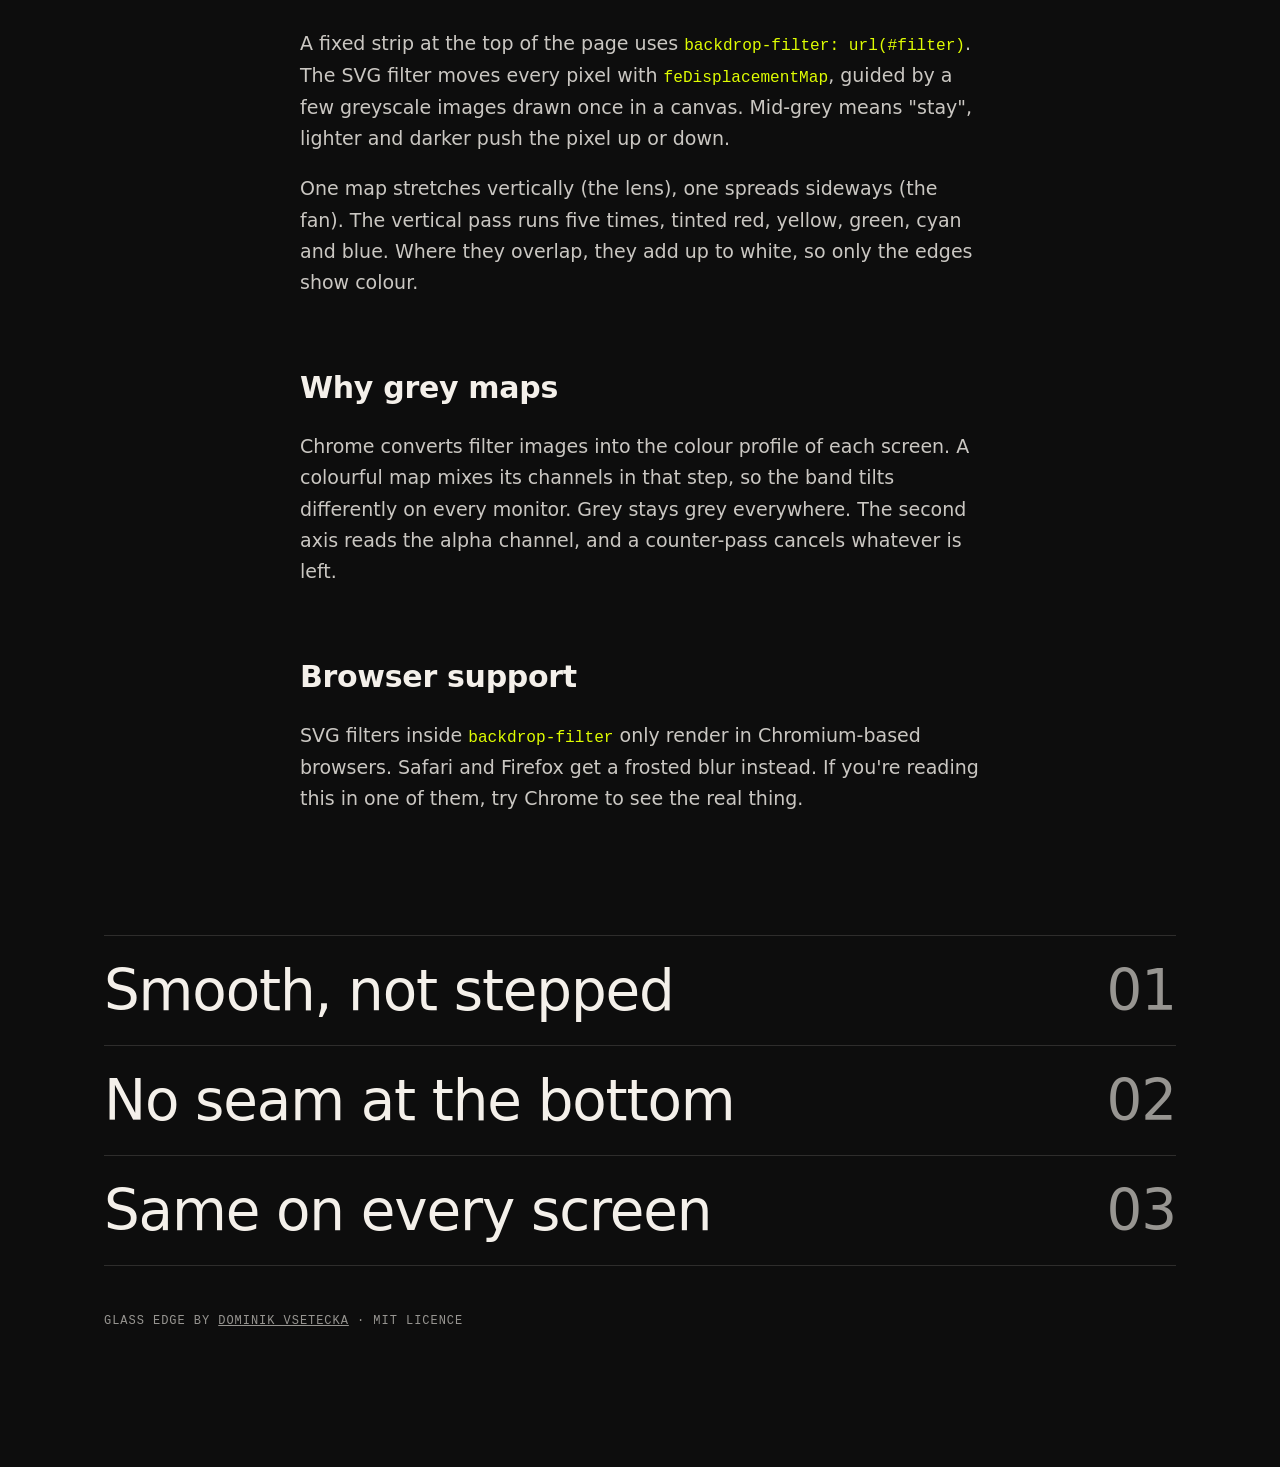
==== commit dbe3108f: "Demo: nav bar floats below the glass edge and stays visible Co-Authored-By: Claude Opus 5.5 (1M cont" ====
--- a/index.html
+++ b/index.html
@@ -7,8 +7,25 @@
     <meta name="description" content="A refracting glass band at the top of the window, built with backdrop-filter and an SVG filter. Scroll to see it, tweak it in the panel." />
     <link rel="stylesheet" href="demo/demo.css" />
     <style>
+      /* The bar floats just below the glass edge, so it stays readable and
+         reachable while scrolling. --edge-height follows the band height. */
+      .topbar.floating {
+        position: fixed;
+        top: calc(var(--edge-height, 100px) + 12px);
+        left: 50%;
+        z-index: 40;
+        width: min(1072px, calc(100vw - 32px));
+        translate: -50% 0;
+        padding: 12px 18px;
+        border: 1px solid var(--line);
+        border-radius: 999px;
+        background: rgb(13 13 13 / 0.72);
+        -webkit-backdrop-filter: blur(12px);
+        backdrop-filter: blur(12px);
+      }
+
       .hero {
-        padding: 18vh 0 12vh;
+        padding: calc(18vh + 80px) 0 12vh;
       }
 
       .hero h1 {
@@ -138,7 +155,7 @@
   </head>
   <body>
     <div class="wrap">
-      <nav class="topbar mono" aria-label="Demos">
+      <nav class="topbar floating mono" aria-label="Demos">
         <span>Glass Refraction</span>
         <span><a href="./" aria-current="page">Scroll edge</a> · <a href="rod.html">Glass rod</a></span>
       </nav>
@@ -243,6 +260,7 @@
       const mirrorSliders = document.querySelector('[data-mirror-sliders]')
 
       const show = (o) => {
+        document.documentElement.style.setProperty('--edge-height', `${edge.supported ? o.height : Math.round(o.height * 0.7)}px`)
         for (const [key, { input, out, d }] of inputs) {
           input.value = o[key]
           out.textContent = d.format(o[key])
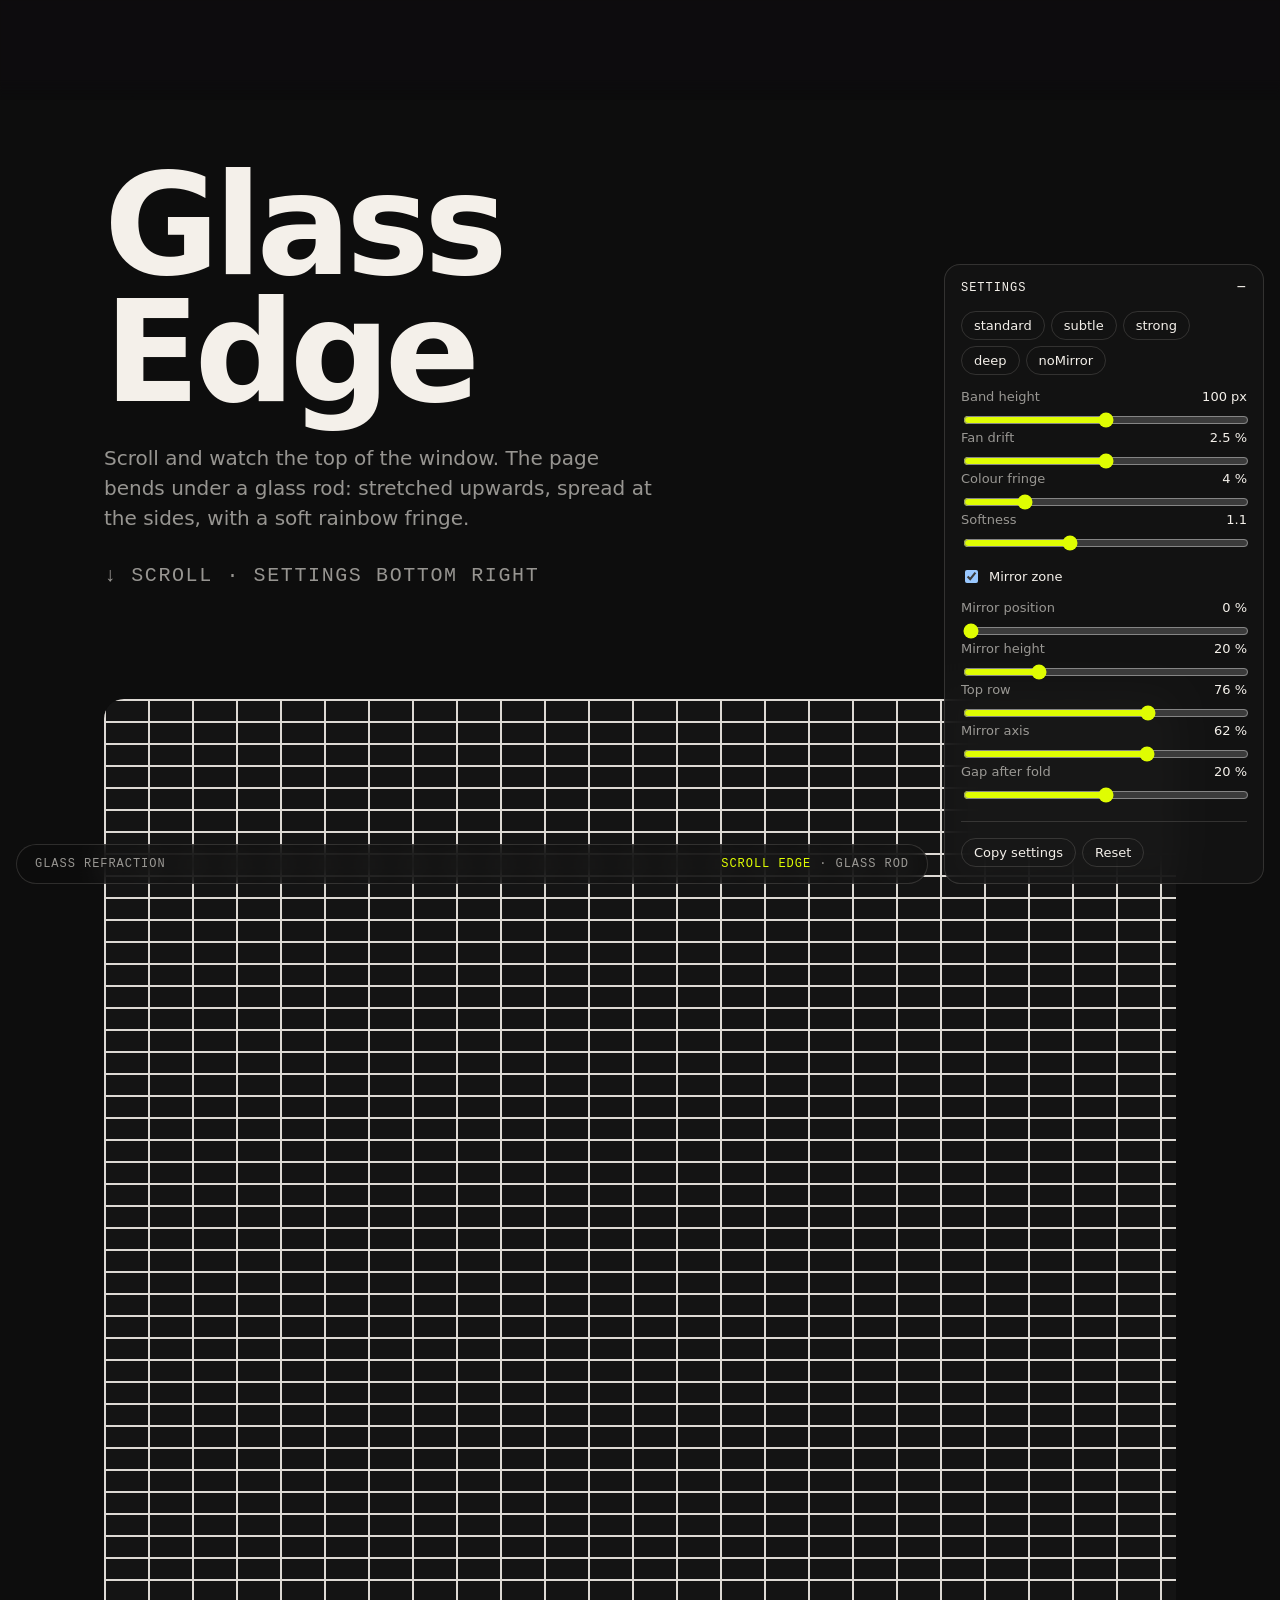
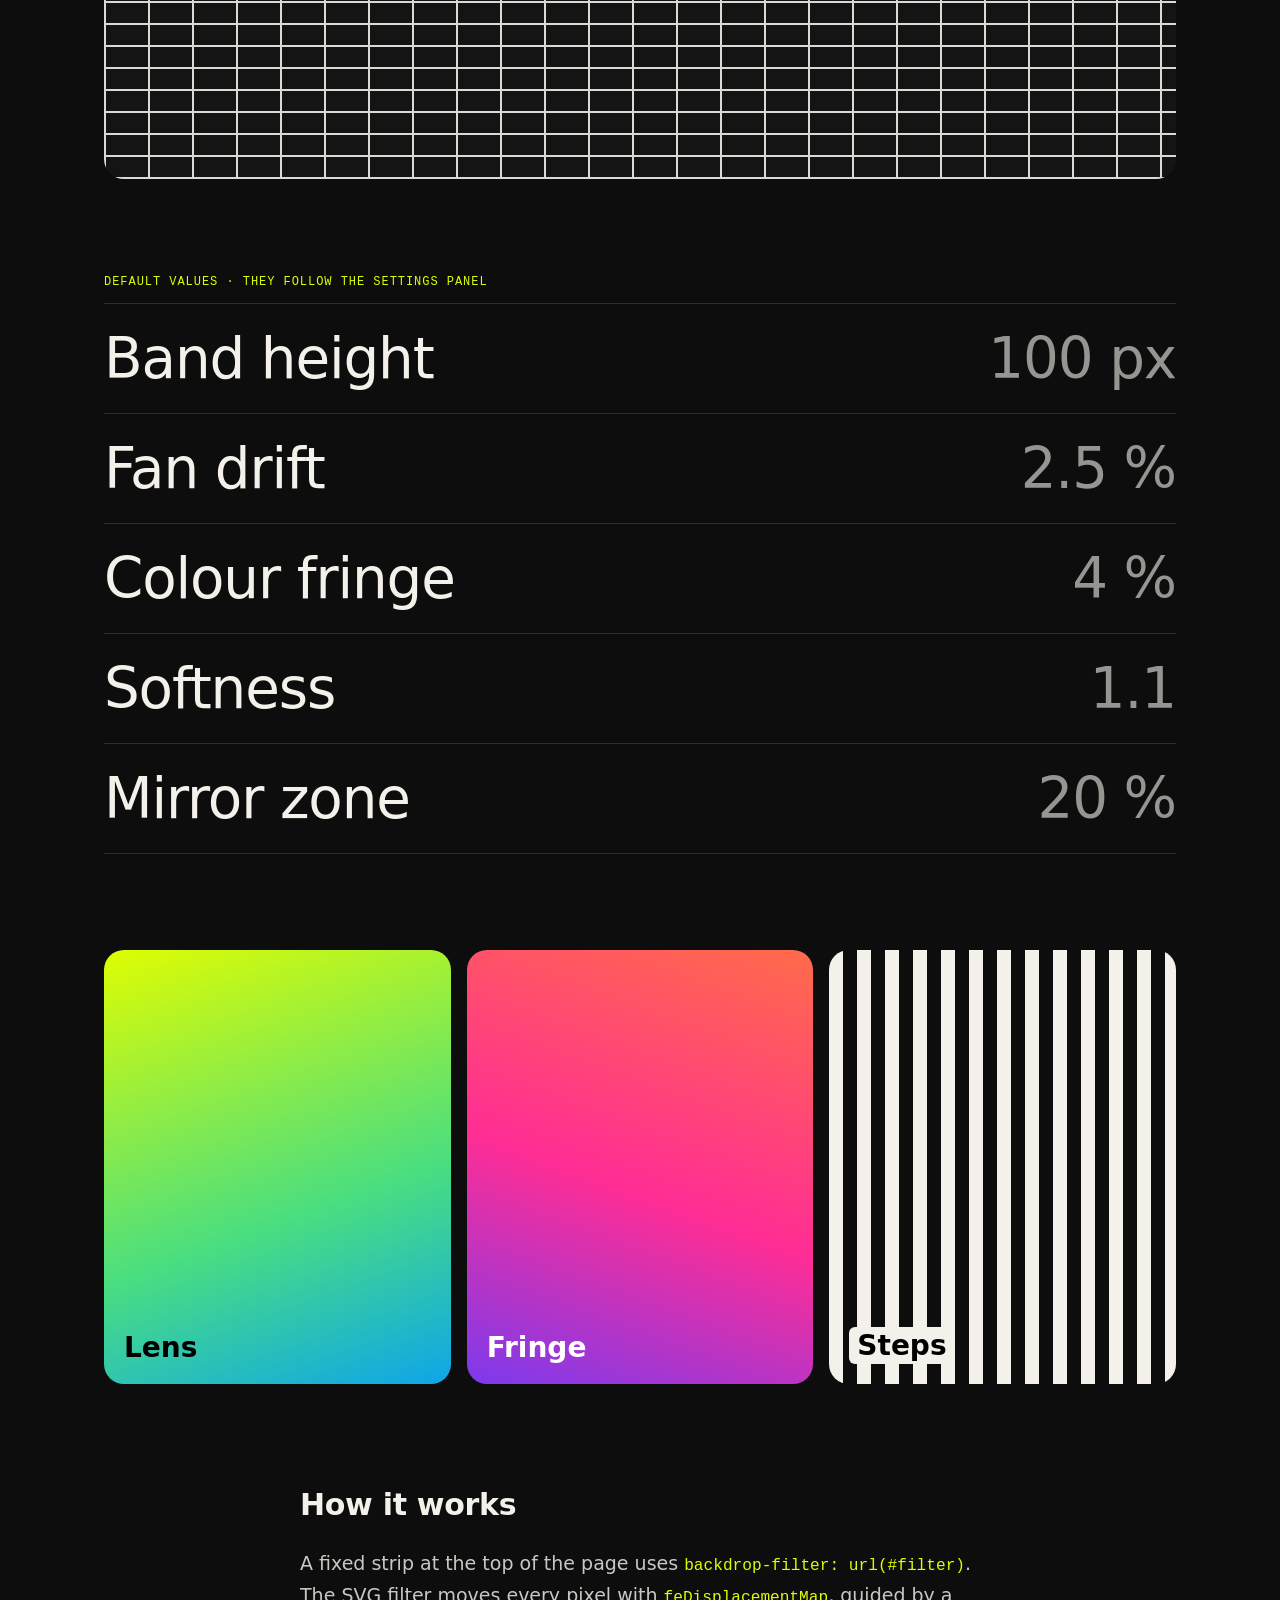
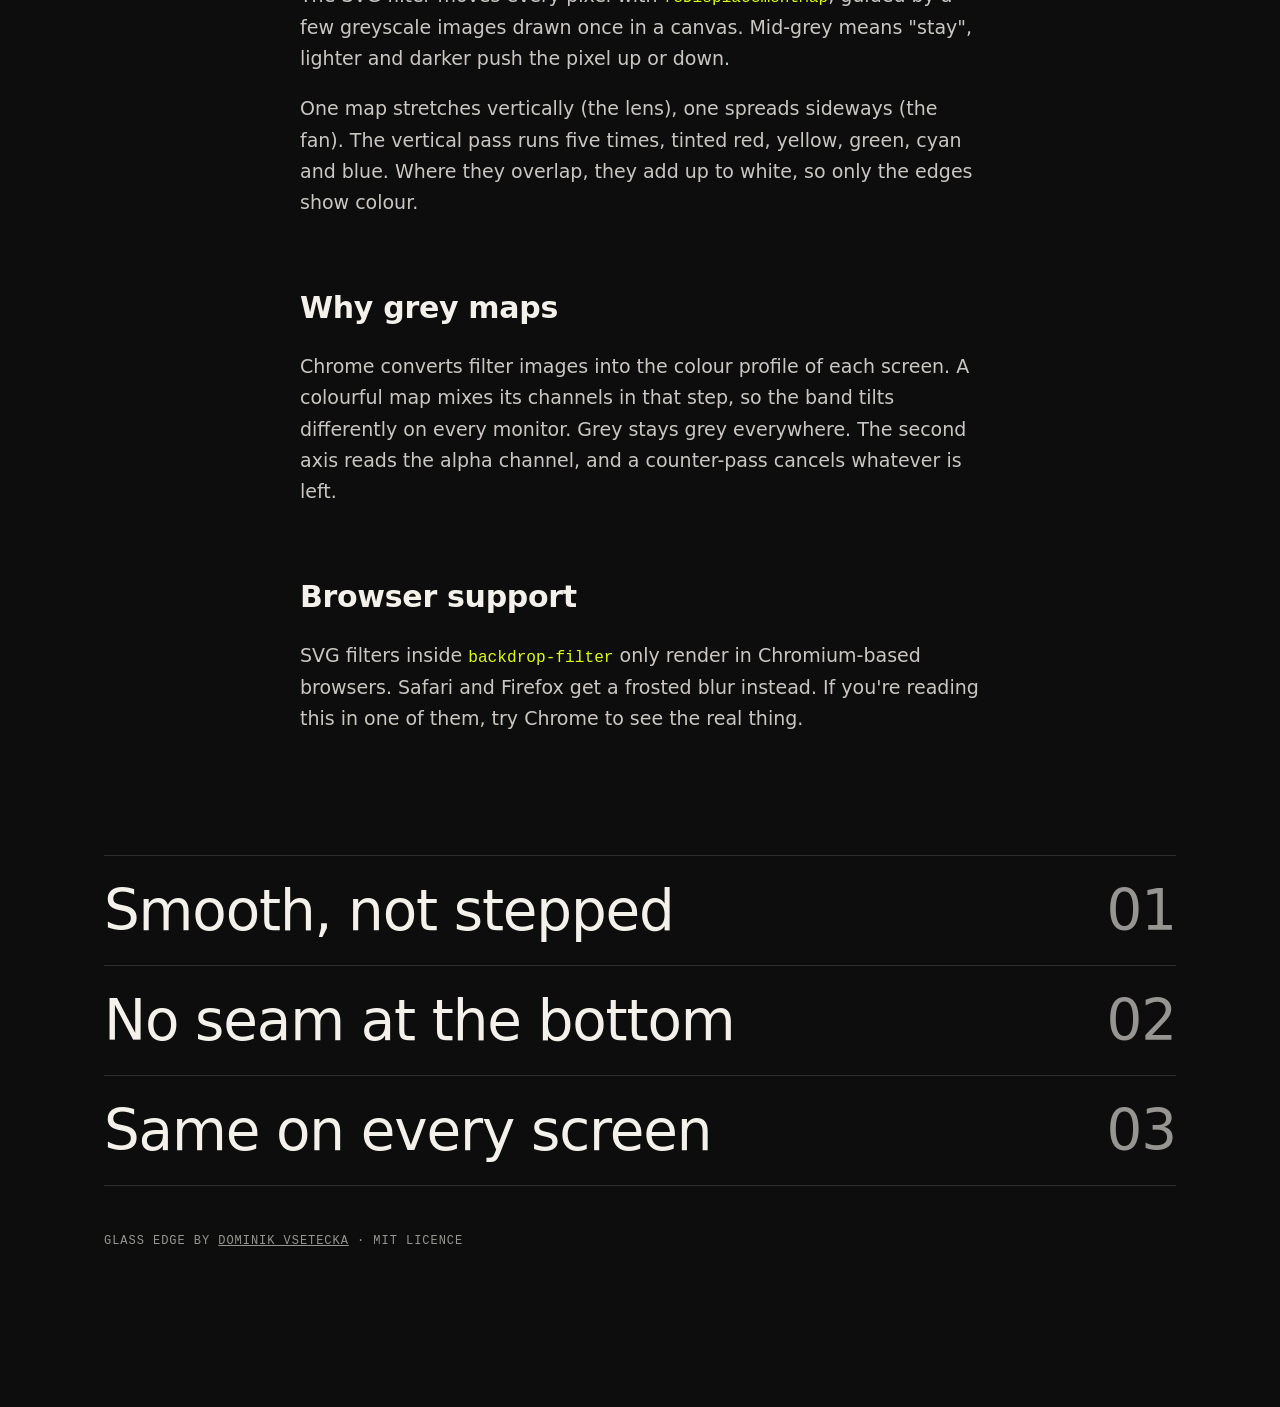
==== commit 1c7e778c: "Demo: nav bar at the bottom of the window, next to the settings panel Co-Authored-By: Claude Opus 5." ====
--- a/index.html
+++ b/index.html
@@ -7,15 +7,14 @@
     <meta name="description" content="A refracting glass band at the top of the window, built with backdrop-filter and an SVG filter. Scroll to see it, tweak it in the panel." />
     <link rel="stylesheet" href="demo/demo.css" />
     <style>
-      /* The bar floats just below the glass edge, so it stays readable and
-         reachable while scrolling. --edge-height follows the band height. */
+      /* The bar sits at the bottom of the window, next to the settings panel,
+         so the glass edge at the top never covers it. */
       .topbar.floating {
         position: fixed;
-        top: calc(var(--edge-height, 100px) + 12px);
-        left: 50%;
+        bottom: 16px;
+        left: 16px;
+        right: 352px;
         z-index: 40;
-        width: min(1072px, calc(100vw - 32px));
-        translate: -50% 0;
         padding: 12px 18px;
         border: 1px solid var(--line);
         border-radius: 999px;
@@ -24,8 +23,19 @@
         backdrop-filter: blur(12px);
       }
 
+      @media (max-width: 700px) {
+        .topbar.floating {
+          right: 16px;
+        }
+
+        /* Panel moves up above the bar on small screens. */
+        .panel {
+          bottom: 76px;
+        }
+      }
+
       .hero {
-        padding: calc(18vh + 80px) 0 12vh;
+        padding: 18vh 0 12vh;
       }
 
       .hero h1 {
@@ -148,7 +158,7 @@
       }
 
       footer {
-        padding: 48px 0 140px;
+        padding: 48px 0 160px;
         color: var(--muted);
       }
     </style>
@@ -260,7 +270,6 @@
       const mirrorSliders = document.querySelector('[data-mirror-sliders]')
 
       const show = (o) => {
-        document.documentElement.style.setProperty('--edge-height', `${edge.supported ? o.height : Math.round(o.height * 0.7)}px`)
         for (const [key, { input, out, d }] of inputs) {
           input.value = o[key]
           out.textContent = d.format(o[key])
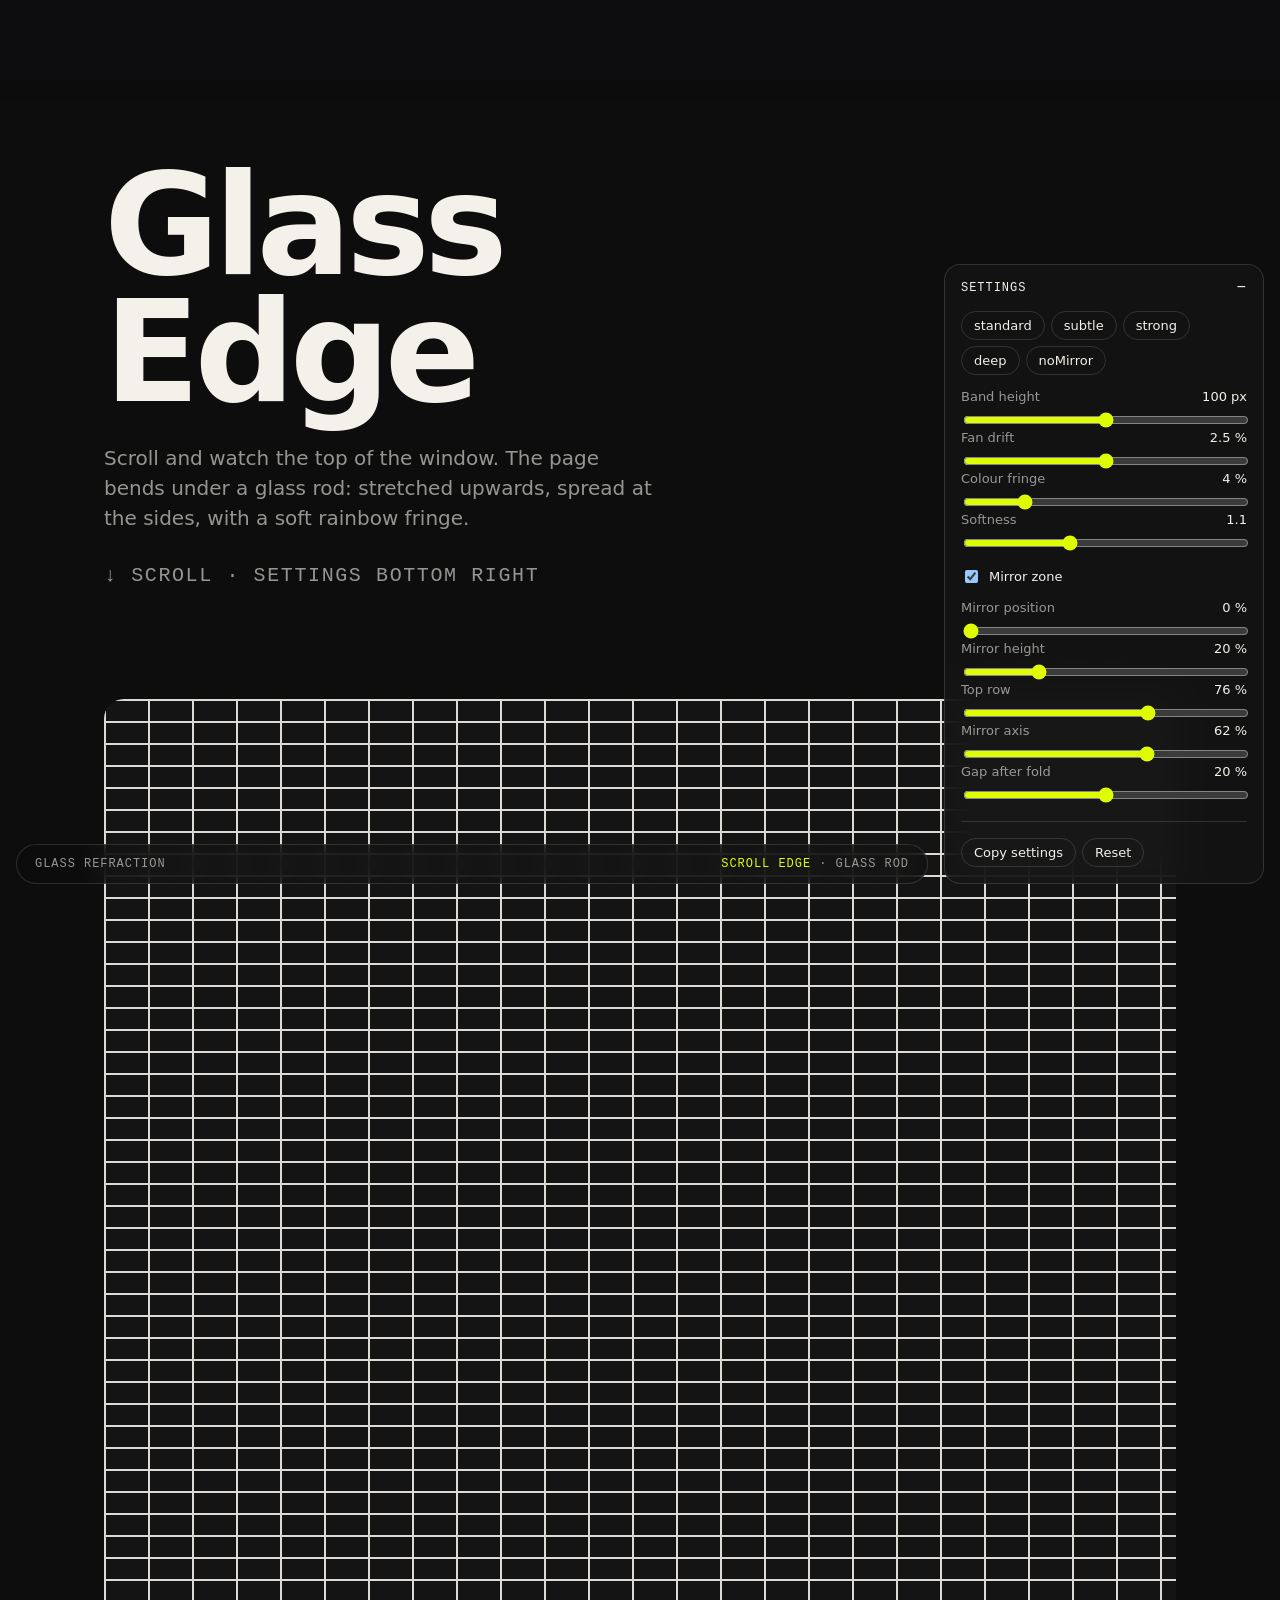
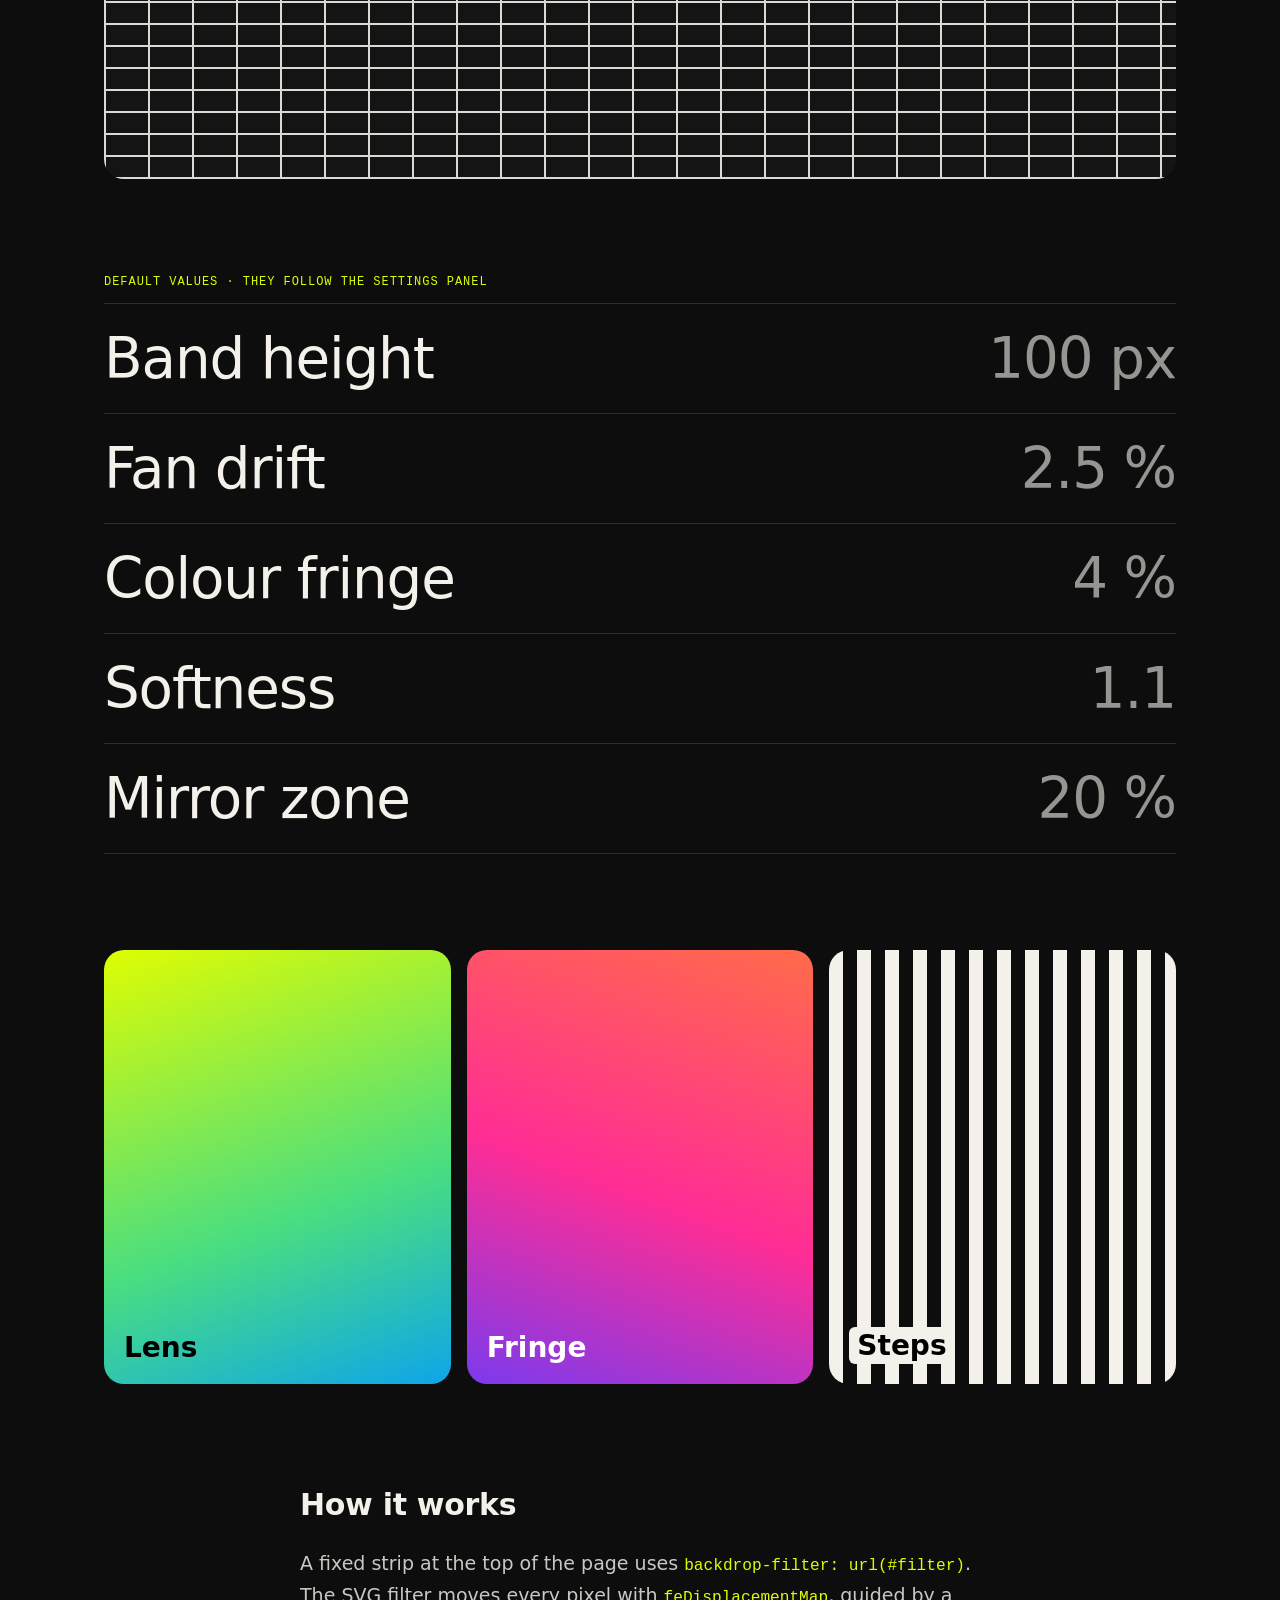
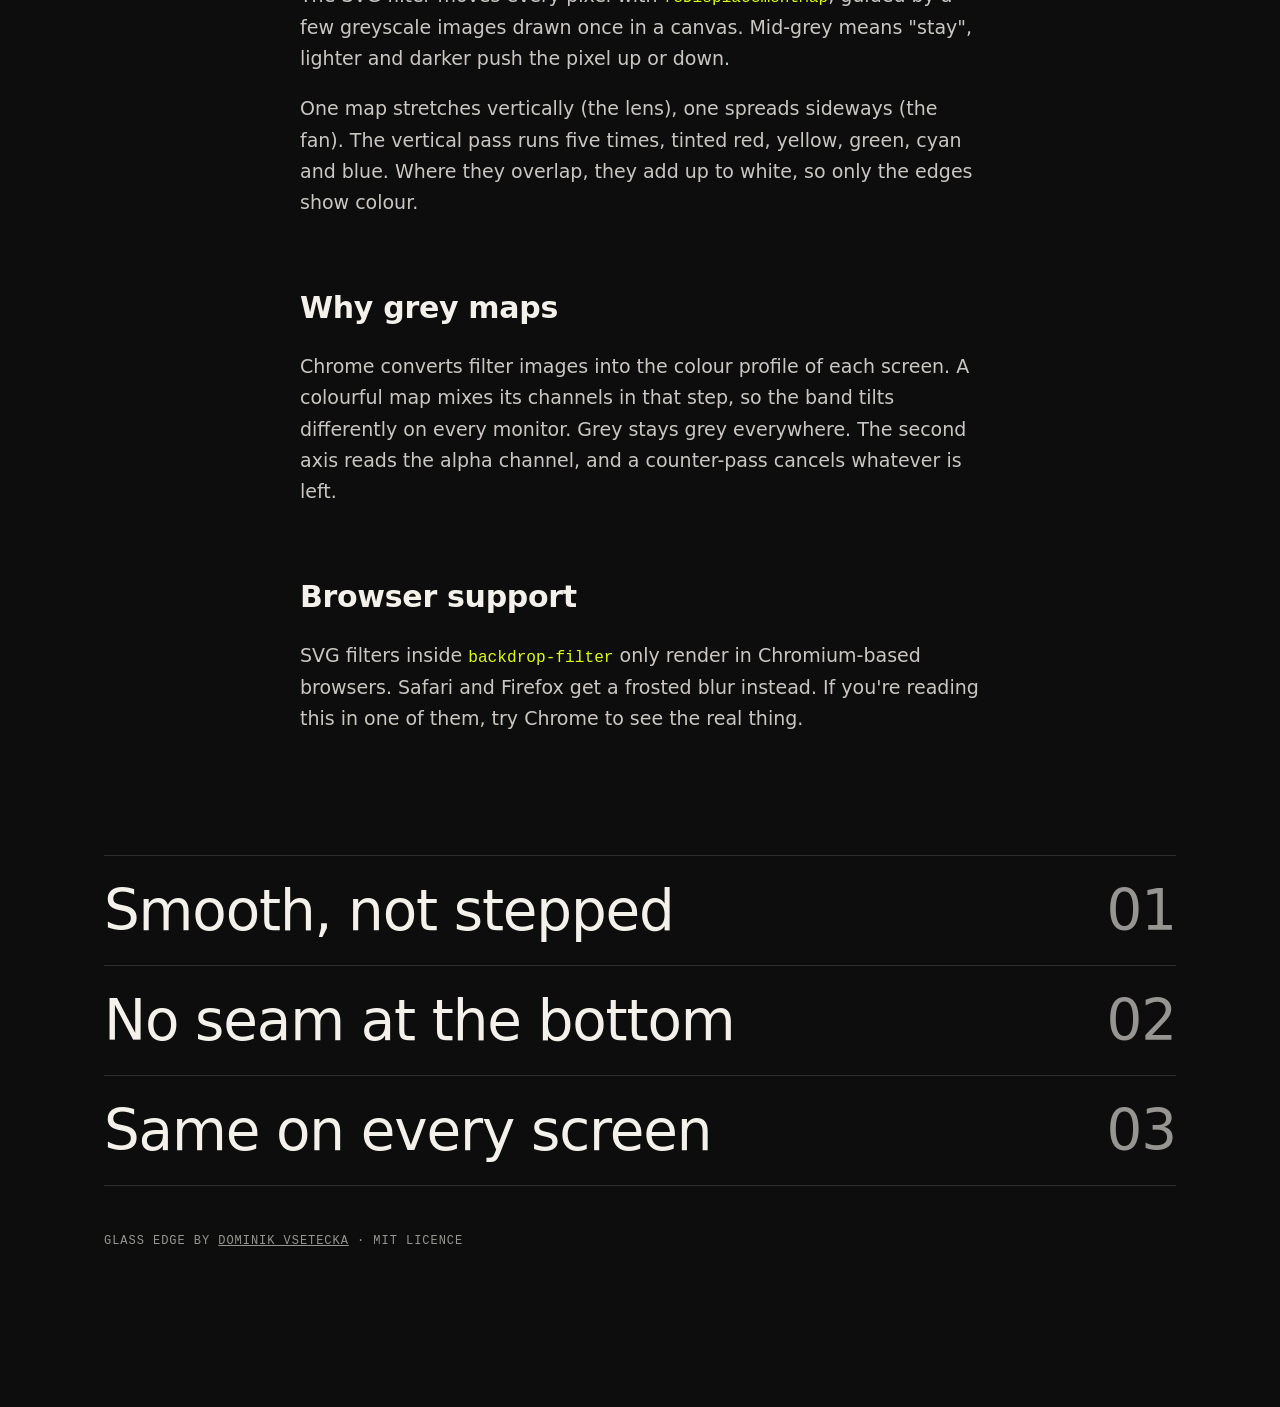
==== commit a29c8a9e: "Demo: compact one-line nav bar on small screens Co-Authored-By: Claude Opus 5.5 (1M context) <norepl" ====
--- a/index.html
+++ b/index.html
@@ -26,6 +26,10 @@
       @media (max-width: 700px) {
         .topbar.floating {
           right: 16px;
+          padding: 12px 14px;
+          font-size: 10px;
+          letter-spacing: 0.04em;
+          white-space: nowrap;
         }
 
         /* Panel moves up above the bar on small screens. */
